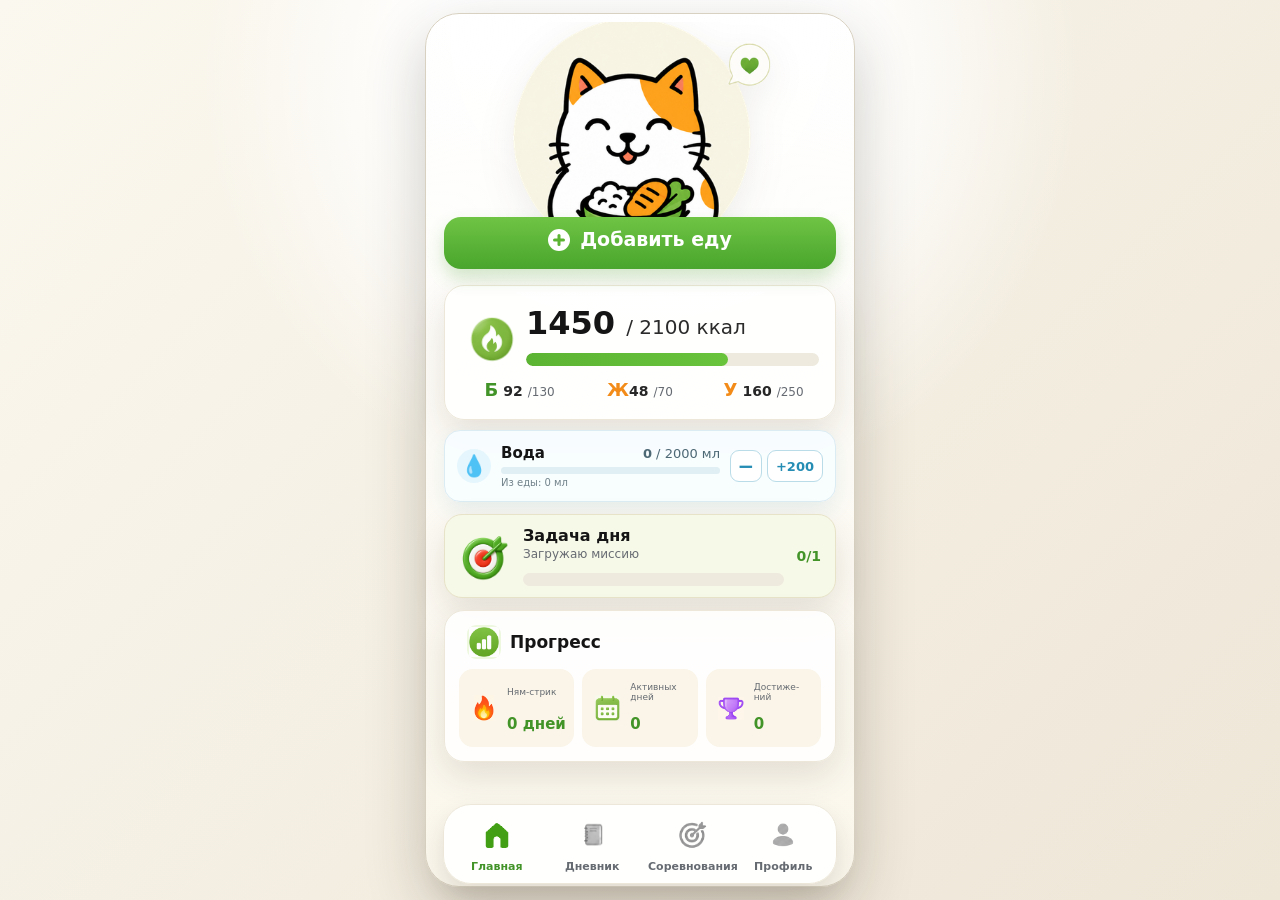
==== public/index.html @ 5e2c697d "Align missions hero below tabs" ====
<!doctype html>
<html lang="ru">
  <head>
    <meta charset="UTF-8" />
    <meta name="viewport" content="width=device-width, initial-scale=1.0" />
    <title>Нямметр</title>
    <script src="https://telegram.org/js/telegram-web-app.js"></script>
    <link rel="preload" as="image" href="./assets/cat-food.png" />
    <link rel="stylesheet" href="./styles.css?v=nyam-125" />
  </head>
  <body>
    <main class="phone-shell" aria-label="Нямметр mini app">
      <section class="screen active" data-screen="home">
        <div class="cat-hero" style="height: 210px">
          <img
            class="hero-cat-art"
            src="./assets/cat-food.png"
            alt=""
            fetchpriority="high"
            decoding="async"
            style="transform: translateY(-30px)"
          />
        </div>

        <button
          class="primary-action"
          type="button"
          data-add-toggle
          aria-expanded="false"
          style="margin-top: -18px; margin-bottom: -4px; position: relative; top: -4px; z-index: 4"
        >
          <span class="action-plus" aria-hidden="true">+</span>
          <span class="action-label">Добавить еду</span>
        </button>

        <div class="add-food-menu" data-add-menu>
          <div class="personal-foods" data-personal-foods hidden>
            <span class="personal-foods-title">Часто добавляешь</span>
            <div class="personal-food-list" data-personal-food-list></div>
          </div>
          <button type="button" data-add-text><span>✎</span>Текстом</button>
          <button type="button" data-add-photo><span>📷</span>Фото еды</button>
        </div>

        <article class="calorie-card">
          <div class="card-top">
            <div class="round-icon fire"><img src="./assets/fire-icon.png" alt="" /></div>
            <div>
              <strong><span data-calories>1450</span> <em data-calorie-goal-label>/ 2100 ккал</em></strong>
              <div class="progress-line"><span style="width: 69%"></span></div>
            </div>
          </div>
          <div class="macro-grid">
            <span><b>Б</b><span class="macro-current">92</span><small>/130</small></span>
            <span><b>Ж</b><span class="macro-current">48</span><small>/70</small></span>
            <span><b>У</b><span class="macro-current">160</span><small>/250</small></span>
          </div>
        </article>

        <article class="water-strip" aria-label="Водный баланс">
          <span class="water-drop" aria-hidden="true">💧</span>
          <div class="water-content">
            <div class="water-heading">
              <strong>Вода</strong>
              <span><b data-water-total>0</b> / <span data-water-target>2000</span> мл</span>
            </div>
            <div class="water-progress"><span data-water-progress style="width: 0%"></span></div>
            <small>Из еды: <span data-water-food>0</span> мл</small>
          </div>
          <div class="water-actions">
            <button type="button" data-water-remove aria-label="Убрать последнюю порцию воды" title="Убрать последнюю порцию">−</button>
            <button type="button" data-water-add aria-label="Добавить 200 миллилитров воды">+200</button>
          </div>
        </article>

        <article class="mission-card home-mission-card" data-mission-card role="button" tabindex="0" aria-expanded="false">
          <span class="mission-icon"><img loading="lazy" src="./assets/mission-target.png" alt="" /></span>
          <div>
            <strong>Задача дня</strong>
            <small data-mission-title>Загружаю миссию</small>
            <p data-mission-description hidden>Нажми, чтобы посмотреть подробности миссии.</p>
            <div class="progress-line"><span data-mission-progress-bar style="width: 0%"></span></div>
          </div>
          <b data-mission-progress-value>0/1</b>
        </article>

        <article class="profile-panel home-progress-panel">
          <h2><span><img src="./assets/profile-progress-trim.png" alt="" /></span>Прогресс</h2>
          <div class="profile-stats">
            <span><b><img src="./assets/profile-streak-symbol.png" alt="" /></b><small>Ням-стрик</small><strong><span data-current-streak>0</span> дней</strong></span>
            <span><b><img src="./assets/profile-active-days-symbol.png" alt="" /></b><small>Активных дней</small><strong data-active-days>0</strong></span>
            <span><b><img src="./assets/profile-achievements-symbol.png" alt="" /></b><small>Достиже-<br>ний</small><strong data-achievements-count>0</strong></span>
          </div>
        </article>

      </section>

      <section class="screen" data-screen="diary">
        <div class="day-switch">
          <button class="day-arrow" type="button" data-date-prev aria-label="Предыдущий день">‹</button>
          <button class="date-label" type="button" data-date-label aria-label="Открыть календарь">Сегодня</button>
          <button class="day-arrow" type="button" data-date-next aria-label="Следующий день">›</button>
          <input class="date-picker" type="date" data-date-picker aria-label="Выбрать дату" />
          <div class="mini-calendar" data-calendar hidden></div>
          <img loading="lazy" class="peek-art" src="./assets/cat-peek.png" alt="" />
        </div>

        <article class="calorie-card diary-summary">
          <small>Калории</small>
          <strong><span data-calories>1450</span> <em data-calorie-goal-label>/ 2100 ккал</em></strong>
          <div class="progress-line"><span style="width: 69%"></span></div>
          <div class="macro-grid boxed">
            <span><b>Б</b><span class="macro-current">92</span><small>/130</small><small class="macro-percent">71%</small></span>
            <span><b>Ж</b><span class="macro-current">48</span><small>/70</small><small class="macro-percent">69%</small></span>
            <span><b>У</b><span class="macro-current">160</span><small>/250</small><small class="macro-percent">64%</small></span>
          </div>
        </article>

        <h2>Приемы пищи</h2>
        <div class="diary-add-food">
          <small data-diary-add-label>Добавить еду за сегодня</small>
          <div>
            <button type="button" data-diary-add-text>✎ Текстом</button>
            <button type="button" data-diary-add-photo>📷 Фото еды</button>
          </div>
        </div>

        <div class="meal-list">
          <article class="meal-card open">
            <button type="button" class="meal-toggle" aria-expanded="true">
              <span class="meal-emoji"><img loading="lazy" src="./assets/meal-snack.png" alt="" /></span>
              <span><b>&#1047;&#1072;&#1075;&#1088;&#1091;&#1078;&#1072;&#1102; &#1076;&#1072;&#1085;&#1085;&#1099;&#1077;</b><small>&#1057;&#1080;&#1085;&#1093;&#1088;&#1086;&#1085;&#1080;&#1079;&#1080;&#1088;&#1091;&#1102;&#1089;&#1100; &#1089; &#1076;&#1085;&#1077;&#1074;&#1085;&#1080;&#1082;&#1086;&#1084; &#1053;&#1103;&#1084;&#1084;&#1077;&#1090;&#1088;&#1072;</small></span>
              <strong>0 &#1082;&#1082;&#1072;&#1083;</strong>
            </button>
          </article>
        </div>

        <aside class="tip-card wide diary-insight" data-diary-insight role="button" tabindex="0" aria-expanded="false" aria-label="Открыть персональную рекомендацию">
          <img loading="lazy" class="tip-paw" src="./assets/paw.png" alt="" />
          <div aria-live="polite">
            <strong data-diary-insight-title>Собираю итог дня</strong>
            <small data-diary-insight-text>Посмотрю записи и сравню их с твоими целями.</small>
            <small class="diary-insight-advice" data-diary-insight-advice hidden>Здесь появится одна рекомендация на день.</small>
          </div>
          <img loading="lazy" class="tip-cat" src="./assets/cat-peek.png" alt="" />
        </aside>
      </section>

      <section class="screen" data-screen="missions">
        <div class="missions-view-switch" aria-label="Раздел соревнований">
          <button class="active" type="button" data-missions-view="league">Лига недели</button>
          <button type="button" data-missions-view="daily">Миссии</button>
        </div>
        <article class="competition-hero" data-competition-hero>
          <div class="competition-trophy"><img loading="lazy" src="./assets/cat-medal-large.png" alt="Котик Нямметра" /></div>
          <div>
            <small data-competition-tier>Бронзовая лига</small>
            <h2>Лига недели</h2>
            <p data-competition-time>Собираем участников</p>
          </div>
          <div class="competition-personal-score">
            <span>Твоё место</span>
            <strong data-competition-rank>—</strong>
            <small><b data-competition-score>0</b> очков</small>
          </div>
        </article>

        <article class="competition-goal-cta" data-competition-goal-cta hidden>
          <span aria-hidden="true">🎯</span>
          <div>
            <strong>Настрой цель, чтобы участвовать</strong>
            <small>Нямметр подберёт твою норму и добавит в Лигу недели.</small>
          </div>
          <button type="button" data-competition-goal>Настроить</button>
        </article>

        <article class="competition-today-card" data-competition-today>
          <div class="competition-section-heading">
            <div><span aria-hidden="true">⚡</span><strong>Сегодня можно заработать</strong></div>
            <b><span data-competition-today-score>0</span>/140</b>
          </div>
          <div class="competition-tasks">
            <span data-competition-task="food" data-competition-task-help="Добавь хотя бы одну запись еды: текстом, фото или быстрым вводом." role="button" tabindex="0" aria-expanded="false"><b>Питание записано</b><small>⏳ +50</small><em hidden></em></span>
            <span data-competition-task="calories" data-competition-task-help="За день нужно попасть в 90-110% твоей нормы калорий." role="button" tabindex="0" aria-expanded="false"><b>Калории в диапазоне</b><small>⏳ +50</small><em hidden></em></span>
            <span data-competition-task="water" data-competition-task-help="Учитывается вода из еды и отмеченная вода за день. Нужна твоя дневная норма." role="button" tabindex="0" aria-expanded="false"><b>Норма воды</b><small>⏳ +20</small><em hidden></em></span>
            <span data-competition-task="perfect" data-competition-task-help="Закрой питание, калории в диапазоне и норму воды в один день." role="button" tabindex="0" aria-expanded="false"><b>Полный день</b><small>⏳ +20</small><em hidden></em></span>
          </div>
          <small class="competition-streak-bonus" data-competition-streak-bonus hidden></small>
        </article>

        <section class="competition-leaderboard" data-competition-leaderboard>
          <div class="competition-section-heading">
            <h2>Таблица лидеров</h2>
            <small data-competition-participants-count>0 участников</small>
          </div>
          <div data-competition-participants></div>
        </section>

        <article class="competition-last-result" data-competition-last-result hidden></article>

        <button class="primary-action lower" type="button" data-add-from-missions>
          <span class="action-plus" aria-hidden="true">+</span>
          <span class="action-label">Записать еду</span>
        </button>
      </section>

      <section class="screen" data-screen="legacy-missions">
        <div class="missions-view-switch" aria-label="Раздел соревнований">
          <button type="button" data-missions-view="league">Лига недели</button>
          <button class="active" type="button" data-missions-view="daily">Миссии</button>
        </div>
        <div class="party missions-hero">
          <span>✦</span><span>✶</span><span>✦</span><span>✶</span>
          <img loading="lazy" class="mission-cat-art" src="./assets/cat-medal-large.png?v=2" alt="" />
        </div>

        <article class="streak-card">
          <span class="streak-main">🔥 <strong>Ням-стрик:</strong> <b><span data-current-streak>0</span> дней</b></span>
          <small class="streak-freeze-indicator" data-streak-freeze-indicator hidden></small>
        </article>

        <article class="streak-rescue-card" data-streak-rescue hidden>
          <span class="streak-rescue-icon" aria-hidden="true">❄️</span>
          <div>
            <strong data-streak-rescue-title>Стрик под угрозой</strong>
            <small data-streak-rescue-description>Сегодня пока нет записей еды.</small>
            <div class="streak-rescue-actions" data-streak-rescue-actions>
              <button type="button" data-streak-add>🍽 Добавить еду</button>
              <button type="button" class="freeze-action" data-streak-freeze>❄️ Заморозить</button>
            </div>
          </div>
        </article>

        <article class="mission-card" data-mission-card role="button" tabindex="0" aria-expanded="false">
          <span class="mission-icon"><img loading="lazy" src="./assets/mission-target.png" alt="" /></span>
          <div>
            <strong>Миссия дня:</strong>
            <small data-mission-title>Загружаю миссию</small>
            <p data-mission-description hidden>Нажми, чтобы посмотреть подробности миссии.</p>
            <div class="progress-line"><span data-mission-progress-bar style="width: 0%"></span></div>
          </div>
          <b data-mission-progress-value>0/1</b>
        </article>

        <article class="mission-card referral-card" data-referral-card data-referral-share role="button" tabindex="0" aria-label="Пригласить друзей">
          <span class="mission-icon referral-icon"><img loading="lazy" src="./assets/achievement-referral-one-friend-mascot.png" alt="" /></span>
          <div>
            <strong>Пригласить друзей</strong>
            <small><span data-referral-count>0</span> из 10 уже с Нямметром</small>
            <div class="progress-line"><span data-referral-progress-bar style="width: 0%"></span></div>
          </div>
          <b data-referral-progress-value>0/10</b>
        </article>

        <div class="achievements-title">
          <h2>Достижения</h2>
          <small data-achievements-summary>Собрано 0 из 17</small>
        </div>
        <div class="achievement-pager" aria-label="Листать достижения">
          <button type="button" data-achievements-prev aria-label="Предыдущие достижения">‹</button>
          <span data-achievements-page>1/4</span>
          <button type="button" data-achievements-next aria-label="Следующие достижения">›</button>
        </div>
        <div class="badges">
          <span data-achievement-key="first_nyam"><b><img loading="lazy" src="./assets/achievement-01-trim.png" alt="" /></b><small>Первый ням</small></span>
          <span data-achievement-key="in_rhythm"><b><img loading="lazy" src="./assets/achievement-02-trim.png" alt="" /></b><small>Вошел в ритм</small></span>
          <span data-achievement-key="full_day"><b><img loading="lazy" src="./assets/achievement-03-trim.png" alt="" /></b><small>Полный день</small></span>
          <span data-achievement-key="target_day"><b><img loading="lazy" src="./assets/achievement-04-trim.png" alt="" /></b><small>День в цель</small></span>
          <span data-achievement-key="five_entries"><b><img loading="lazy" src="./assets/achievement-five-entries.png" alt="" /></b><small>5 записей</small></span>
          <span data-achievement-key="five_day_streak"><b><img loading="lazy" src="./assets/achievement-06-trim.png" alt="" /></b><small>5 дней</small></span>
          <span data-achievement-key="photo_lunch"><b><img loading="lazy" src="./assets/achievement-07-trim.png" alt="" /></b><small>Фото-обед</small></span>
          <span data-achievement-key="ten_entries"><b><img loading="lazy" src="./assets/achievement-ten-entries.png" alt="" /></b><small>10 записей</small></span>
          <span data-achievement-key="planner"><b><img loading="lazy" src="./assets/achievement-09-trim.png" alt="" /></b><small>Собранный день</small></span>
          <span data-achievement-key="sweet_control"><b><img loading="lazy" src="./assets/achievement-balance-day.png" alt="" /></b><small>Баланс дня</small></span>
          <span data-achievement-key="breakfast"><b><img loading="lazy" src="./assets/achievement-11-trim.png" alt="" /></b><small>Завтрак</small></span>
          <span data-achievement-key="no_sweets_day"><b><img loading="lazy" src="./assets/achievement-no-sweets.png" alt="" /></b><small>Без сладкого</small></span>
          <span data-achievement-key="vegetable_day"><b><img loading="lazy" src="./assets/achievement-vegetable-day.png" alt="" /></b><small>Овощной день</small></span>
          <span data-achievement-key="secret"><b><img loading="lazy" src="./assets/achievement-12-trim.png" alt="" /></b><small>Секрет</small></span>
          <span data-achievement-key="referral_one"><b><img loading="lazy" src="./assets/achievement-referral-one-friend-mascot.png" alt="" /></b><small>Позвал к столу</small></span>
          <span data-achievement-key="referral_five"><b><img loading="lazy" src="./assets/achievement-referral-five-friends-mascot.png" alt="" /></b><small>Ням-компания</small></span>
          <span data-achievement-key="referral_ten"><b><img loading="lazy" src="./assets/achievement-referral-ten-friends-mascot.png" alt="" /></b><small>Большой стол</small></span>
        </div>

        <button class="primary-action lower" type="button" data-add-from-missions>
          <span class="action-plus" aria-hidden="true">+</span>
          <span class="action-label">Записать еду</span>
        </button>
      </section>

      <section class="screen" data-screen="profile">
        <article class="profile-hero">
          <div class="avatar"><img loading="lazy" src="./assets/profile-avatar.png" alt="" /></div>
          <div>
            <h2 data-profile-name>Алексей</h2>
            <p>Цель: <b data-profile-goal-label>поддерживать форму</b></p>
          </div>
          <img loading="lazy" class="profile-cat-art" src="./assets/cat-peek.png" alt="" />
          <span class="profile-heart">♥</span>
        </article>

        <div class="profile-menu" aria-label="Настройки профиля">
          <button type="button" class="profile-menu-button" data-profile-popup-open="goals">
            <span><img loading="lazy" src="./assets/profile-goals-symbol.png" alt="" /></span>
            <span><strong>Мои цели</strong><small>Калории, белок и вода</small></span>
            <b aria-hidden="true">›</b>
          </button>
          <button type="button" class="profile-menu-button" data-profile-popup-open="data">
            <span><img loading="lazy" src="./assets/profile-data-trim.png" alt="" /></span>
            <span><strong>Мои данные</strong><small>Вес, рост, активность и цель</small></span>
            <b aria-hidden="true">›</b>
          </button>
          <button type="button" class="profile-menu-button" data-profile-popup-open="reminders">
            <span><img loading="lazy" src="./assets/profile-reminder-trim.png" alt="" /></span>
            <span><strong>Напоминания</strong><small data-reminder-menu-summary>Еда и вода</small></span>
            <b aria-hidden="true">›</b>
          </button>
          <a class="profile-menu-button community-button" href="https://t.me/nyammetr_group" target="_blank" rel="noopener noreferrer" data-community-link>
            <span><img loading="lazy" src="./assets/tab-profile.png" alt="" /></span>
            <span><strong>Сообщество</strong><small>Группа Нямметра</small></span>
            <b aria-hidden="true">›</b>
          </a>
          <button type="button" class="profile-menu-button web-logout-button" data-web-logout hidden>
            <span class="web-logout-icon" aria-hidden="true">↪</span>
            <span><strong>Выйти</strong><small>Из веб-версии Нямметра</small></span>
            <b aria-hidden="true">›</b>
          </button>
        </div>
      </section>

      <nav class="tabbar" aria-label="Разделы">
        <button class="active" type="button" data-tab="home"><img class="tab-icon" src="./assets/tab-home.png" alt="" />Главная</button>
        <button type="button" data-tab="diary"><img class="tab-icon" src="./assets/tab-diary.png" alt="" />Дневник</button>
        <button type="button" data-tab="missions"><img class="tab-icon" src="./assets/tab-missions.png" alt="" />Соревнования</button>
        <button type="button" data-tab="profile"><img class="tab-icon" src="./assets/tab-profile.png" alt="" />Профиль</button>
      </nav>
    </main>

    <div class="web-auth-modal" data-web-auth hidden>
      <section class="web-auth-sheet" role="dialog" aria-modal="true" aria-labelledby="web-auth-title">
        <img src="./assets/cat-food.png" alt="" />
        <div>
          <small>Нямметр в браузере</small>
          <h1 id="web-auth-title">Войди удобным способом</h1>
          <p>Твой дневник, цели и прогресс сохранятся в одном месте.</p>
        </div>
        <div class="web-auth-providers" data-auth-providers>
          <div class="telegram-login-slot" data-telegram-login-slot></div>
          <a class="vk-login-button" data-vk-login href="/web/auth/vk/start" hidden>
            Войти через VK
          </a>
        </div>
        <div class="web-auth-divider" data-auth-divider aria-hidden="true"><span>или</span></div>
        <form class="email-auth-form" data-email-auth-form>
          <label><span>Email</span><input type="email" name="email" autocomplete="email" placeholder="name@example.com" required /></label>
          <label><span>Пароль</span><input type="password" name="password" autocomplete="current-password" placeholder="Минимум 8 символов" minlength="8" maxlength="128" required /></label>
          <button class="email-forgot-button" type="button" data-password-reset-open>Забыли пароль?</button>
          <div class="email-auth-actions">
            <button type="submit" data-email-auth-action="login">Войти</button>
            <button type="submit" data-email-auth-action="register">Создать аккаунт</button>
          </div>
          <small data-email-auth-status></small>
        </form>
        <form class="email-auth-form password-reset-form" data-password-reset-request-form hidden>
          <label><span>Email</span><input type="email" name="email" autocomplete="email" placeholder="name@example.com" required /></label>
          <button class="email-primary-button" type="submit">Отправить ссылку</button>
          <button class="email-back-button" type="button" data-password-reset-back>Вернуться ко входу</button>
          <small data-password-reset-request-status></small>
        </form>
        <form class="email-auth-form password-reset-form" data-password-reset-confirm-form hidden>
          <label><span>Новый пароль</span><input type="password" name="password" autocomplete="new-password" placeholder="Минимум 8 символов" minlength="8" maxlength="128" required /></label>
          <label><span>Повтори пароль</span><input type="password" name="password_confirm" autocomplete="new-password" placeholder="Еще раз" minlength="8" maxlength="128" required /></label>
          <button class="email-primary-button" type="submit">Сохранить новый пароль</button>
          <small data-password-reset-confirm-status></small>
        </form>
        <small class="web-auth-note" data-web-auth-note>Используем данные только для безопасного входа.</small>
        <a class="web-auth-privacy" href="/privacy" target="_blank" rel="noopener noreferrer">Политика обработки персональных данных</a>
      </section>
    </div>

    <div class="profile-popup" data-profile-popup="goals" hidden>
      <section class="profile-popup-sheet" role="dialog" aria-modal="true" aria-labelledby="profile-goals-title">
        <header><h2 id="profile-goals-title">Мои цели</h2><button type="button" data-profile-popup-close aria-label="Закрыть">×</button></header>
        <article class="profile-panel profile-popup-panel">
          <button type="button" class="goal-row"><span><img loading="lazy" src="./assets/profile-calorie-goal-trim.png" alt="" /></span>Дневная норма<strong data-goal-calories>2100 ккал</strong></button>
          <button type="button" class="goal-row"><span><img loading="lazy" src="./assets/profile-protein-goal-trim.png" alt="" /></span>Белок<strong data-goal-protein>130 г</strong></button>
          <button type="button" class="goal-row"><span><i class="profile-water-symbol" aria-hidden="true"></i></span>Вода<strong data-goal-water>2000 мл</strong></button>
        </article>
      </section>
    </div>

    <div class="profile-popup" data-profile-popup="data" hidden>
      <section class="profile-popup-sheet" role="dialog" aria-modal="true" aria-labelledby="profile-data-title">
        <header><h2 id="profile-data-title">Мои данные</h2><button type="button" data-profile-popup-close aria-label="Закрыть">×</button></header>
        <article class="profile-panel profile-popup-panel">
          <div class="profile-field"><span><img loading="lazy" src="./assets/profile-weight-trim.png" alt="" /></span><label for="profile-weight">Вес</label><div><input id="profile-weight" type="number" min="35" max="250" value="82" data-profile-weight /> кг</div></div>
          <div class="profile-field"><span><img loading="lazy" src="./assets/profile-height-trim.png" alt="" /></span><label for="profile-height">Рост</label><div><input id="profile-height" type="number" min="120" max="230" value="182" data-profile-height /> см</div></div>
          <div class="profile-field"><span><img loading="lazy" src="./assets/profile-activity-trim.png" alt="" /></span><label for="profile-activity">Активность</label><div><select id="profile-activity" data-profile-activity><option value="low">Низкая</option><option value="medium" selected>Средняя</option><option value="high">Высокая</option></select></div></div>
          <div class="profile-field"><span><img loading="lazy" src="./assets/profile-goals-symbol.png" alt="" /></span><label for="profile-goal">Цель</label><div><select id="profile-goal" data-profile-goal><option value="lose">Снизить вес</option><option value="support" selected>Поддерживать форму</option><option value="gain">Набрать массу</option></select></div></div>
        </article>
      </section>
    </div>

    <div class="profile-popup" data-profile-popup="reminders" hidden>
      <section class="profile-popup-sheet" role="dialog" aria-modal="true" aria-labelledby="profile-reminders-title">
        <header><h2 id="profile-reminders-title">Напоминания</h2><button type="button" data-profile-popup-close aria-label="Закрыть">×</button></header>
        <article class="profile-panel profile-popup-panel reminder-panel">
          <div class="reminder-row">
            <span data-reminder-label>Ежедневно в 9:00 МСК</span>
            <label class="switch">
              <input type="checkbox" checked data-reminder-enabled />
              <span></span>
            </label>
          </div>
          <label class="reminder-time-row">Время по МСК
            <input type="time" value="09:00" data-reminder-time />
          </label>
          <div class="reminder-row water-reminder-row">
            <span class="water-reminder-copy">
              <b>Напоминания о воде</b>
              <small data-water-reminder-label>Выключены</small>
              <small>До 2 раз в день, только если отстаёшь от цели</small>
            </span>
            <label class="switch">
              <input type="checkbox" data-water-reminder-enabled />
              <span></span>
            </label>
          </div>
        </article>
      </section>
    </div>

    <div class="onboarding-modal" data-onboarding hidden>
      <form class="onboarding-sheet" data-onboarding-form>
        <div>
          <strong>Настроим Нямметр</strong>
          <small>Это нужно, чтобы правильно считать цели.</small>
        </div>
        <label>Имя<input type="text" placeholder="Как тебя зовут?" autocomplete="name" data-onboarding-name /></label>
        <label>Пол<select data-onboarding-sex><option value="" selected disabled>Выбери пол</option><option value="male">Мужской</option><option value="female">Женский</option></select></label>
        <div class="onboarding-grid">
          <label>Вес, кг<input type="number" min="35" max="250" placeholder="Например, 70" inputmode="decimal" data-onboarding-weight /></label>
          <label>Рост, см<input type="number" min="120" max="230" placeholder="Например, 175" inputmode="numeric" data-onboarding-height /></label>
        </div>
        <label>Активность<select data-onboarding-activity><option value="" selected disabled>Выбери активность</option><option value="low">Низкая</option><option value="medium">Средняя</option><option value="high">Высокая</option></select></label>
        <label>Цель<select data-onboarding-goal><option value="" selected disabled>Выбери цель</option><option value="support">Поддерживать форму</option><option value="lose">Снизить вес</option><option value="gain">Набрать массу</option></select></label>
        <button type="submit">Начать</button>
      </form>
    </div>

    <div class="onboarding-modal food-modal" data-food-modal hidden>
      <form class="onboarding-sheet food-sheet" data-food-text-form>
        <div>
          <strong data-food-modal-title>Добавить еду</strong>
          <small data-food-modal-help>Напиши, что съел, а Нямметр примерно посчитает калории и БЖУ.</small>
        </div>
        <label><span data-food-input-label>Что было на тарелке?</span>
          <textarea data-food-text-input rows="4" placeholder="Например: творог с йогуртом и протеином"></textarea>
        </label>
        <div class="food-sheet-actions">
          <button type="button" class="secondary" data-food-cancel>Отмена</button>
          <button type="submit" data-food-submit>Записать</button>
        </div>
      </form>
    </div>

    <input class="visually-hidden-file" type="file" accept="image/*" data-food-photo-input />

    <div class="period-report-modal" data-period-report-modal hidden>
      <section class="period-report-sheet" role="dialog" aria-modal="true" aria-labelledby="period-report-title">
        <header>
          <div>
            <small>Твой прогресс</small>
            <strong id="period-report-title" data-period-report-title>Отчёт за период</strong>
          </div>
          <button type="button" data-period-report-close aria-label="Закрыть отчёт">×</button>
        </header>
        <div class="period-report-days" data-period-report-days></div>
        <div class="period-report-grid">
          <span><small>Активных дней</small><strong data-report-active-days>0</strong></span>
          <span><small>Записей еды</small><strong data-report-entries>0</strong></span>
          <span><small>В среднем</small><strong data-report-average>0 ккал</strong></span>
          <span><small>Полных дней</small><strong data-report-full-days>0</strong></span>
        </div>
        <p class="period-report-detail" data-report-target-days hidden></p>
        <p class="period-report-detail" data-report-top-food hidden></p>
        <p class="period-report-empty" data-report-empty hidden>За этот период записей пока нет.</p>
      </section>
    </div>

    <div class="toast" role="status" aria-live="polite"></div>
    <script>
const tabs = document.querySelectorAll("[data-tab]");
const screens = document.querySelectorAll("[data-screen]");
const toast = document.querySelector(".toast");
const addToggle = document.querySelector("[data-add-toggle]");
const addMenu = document.querySelector("[data-add-menu]");
const personalFoods = document.querySelector("[data-personal-foods]");
const personalFoodList = document.querySelector("[data-personal-food-list]");
const dateLabel = document.querySelector("[data-date-label]");
const datePicker = document.querySelector("[data-date-picker]");
const dateCalendar = document.querySelector("[data-calendar]");
const datePrev = document.querySelector("[data-date-prev]");
const dateNext = document.querySelector("[data-date-next]");
const diaryInsight = document.querySelector("[data-diary-insight]");
const diaryInsightTitle = document.querySelector("[data-diary-insight-title]");
const diaryInsightText = document.querySelector("[data-diary-insight-text]");
const diaryInsightAdvice = document.querySelector("[data-diary-insight-advice]");
const periodReportModal = document.querySelector("[data-period-report-modal]");
const periodReportTitle = document.querySelector("[data-period-report-title]");
const periodReportDays = document.querySelector("[data-period-report-days]");
const profileName = document.querySelector("[data-profile-name]");
const profileGoalLabel = document.querySelector("[data-profile-goal-label]");
const profileWeight = document.querySelector("[data-profile-weight]");
const profileHeight = document.querySelector("[data-profile-height]");
const profileActivity = document.querySelector("[data-profile-activity]");
const profileGoalSelect = document.querySelector("[data-profile-goal]");
const goalCalories = document.querySelector("[data-goal-calories]");
const goalProtein = document.querySelector("[data-goal-protein]");
const goalWater = document.querySelector("[data-goal-water]");
const waterAdd = document.querySelector("[data-water-add]");
const waterRemove = document.querySelector("[data-water-remove]");
const onboarding = document.querySelector("[data-onboarding]");
const onboardingForm = document.querySelector("[data-onboarding-form]");
const onboardingName = document.querySelector("[data-onboarding-name]");
const onboardingSex = document.querySelector("[data-onboarding-sex]");
const onboardingWeight = document.querySelector("[data-onboarding-weight]");
const onboardingHeight = document.querySelector("[data-onboarding-height]");
const onboardingActivity = document.querySelector("[data-onboarding-activity]");
const onboardingGoal = document.querySelector("[data-onboarding-goal]");
const foodModal = document.querySelector("[data-food-modal]");
const foodTextForm = document.querySelector("[data-food-text-form]");
const foodTextInput = document.querySelector("[data-food-text-input]");
const foodPhotoInput = document.querySelector("[data-food-photo-input]");
const foodSubmit = document.querySelector("[data-food-submit]");
const foodModalTitle = document.querySelector("[data-food-modal-title]");
const foodModalHelp = document.querySelector("[data-food-modal-help]");
const foodInputLabel = document.querySelector("[data-food-input-label]");
const diaryAddLabel = document.querySelector("[data-diary-add-label]");
const diaryAddText = document.querySelector("[data-diary-add-text]");
const diaryAddPhoto = document.querySelector("[data-diary-add-photo]");
const diaryAddFood = document.querySelector(".diary-add-food");
const reminderEnabled = document.querySelector("[data-reminder-enabled]");
const reminderTime = document.querySelector("[data-reminder-time]");
const reminderLabel = document.querySelector("[data-reminder-label]");
const waterReminderEnabled = document.querySelector("[data-water-reminder-enabled]");
const waterReminderLabel = document.querySelector("[data-water-reminder-label]");
const webAuth = document.querySelector("[data-web-auth]");
const webAuthNote = document.querySelector("[data-web-auth-note]");
const telegramLoginSlot = document.querySelector("[data-telegram-login-slot]");
const vkLogin = document.querySelector("[data-vk-login]");
const authProviders = document.querySelector("[data-auth-providers]");
const authDivider = document.querySelector("[data-auth-divider]");
const emailAuthForm = document.querySelector("[data-email-auth-form]");
const emailAuthStatus = document.querySelector("[data-email-auth-status]");
const passwordResetOpen = document.querySelector("[data-password-reset-open]");
const passwordResetBack = document.querySelector("[data-password-reset-back]");
const passwordResetRequestForm = document.querySelector("[data-password-reset-request-form]");
const passwordResetRequestStatus = document.querySelector("[data-password-reset-request-status]");
const passwordResetConfirmForm = document.querySelector("[data-password-reset-confirm-form]");
const passwordResetConfirmStatus = document.querySelector("[data-password-reset-confirm-status]");
const webAuthTitle = document.querySelector("#web-auth-title");
const webAuthDescription = webAuthTitle?.parentElement?.querySelector("p");
const webLogout = document.querySelector("[data-web-logout]");
const reminderMenuSummary = document.querySelector("[data-reminder-menu-summary]");
const profilePopupTriggers = document.querySelectorAll("[data-profile-popup-open]");
const profilePopups = document.querySelectorAll("[data-profile-popup]");
const communityLink = document.querySelector("[data-community-link]");
const referralShareButtons = document.querySelectorAll("[data-referral-share]");
const streakFreezeIndicator = document.querySelector("[data-streak-freeze-indicator]");
const streakRescue = document.querySelector("[data-streak-rescue]");
const streakRescueTitle = document.querySelector("[data-streak-rescue-title]");
const streakRescueDescription = document.querySelector("[data-streak-rescue-description]");
const streakRescueActions = document.querySelector("[data-streak-rescue-actions]");
const streakAdd = document.querySelector("[data-streak-add]");
const streakFreeze = document.querySelector("[data-streak-freeze]");
let calorieGoal = 2100;
let profileGoal = "support";
let profileSex = "male";
const telegramBotUsername = "__BOT_USERNAME__";
const vkidEnabled = __VKID_ENABLED__;
const isWebVersion = /^\/web(?:\/|$)/.test(window.location.pathname);
let telegramLoginMounted = false;
const profileStoreKey = "nyammetr-profile";
let hasLocalProfile = false;
let referralInviteUrl = "";
let referralShareUrl = "";

const text = {
  today: "\u0421\u0435\u0433\u043e\u0434\u043d\u044f",
  yesterday: "\u0412\u0447\u0435\u0440\u0430",
  tomorrow: "\u0417\u0430\u0432\u0442\u0440\u0430",
  gram: "\u0433",
  kcal: "\u043a\u043a\u0430\u043b",
  textNext: "Напиши еду текстом",
  photoNext: "Выбери фото еды",
  recognizing: "Считаю примерные калории...",
  added: "Записал в дневник",
  notFood: "Похоже, это не еда. Можно посмотреть инструкцию в боте.",
  updateSoon: "Следующее обновление скоро!",
  reminderSaved: "Напоминания сохранены",
  reminderSaveFailed: "Не смог сохранить напоминание",
  profileSaved: "Параметры и цели обновлены",
  profileSaveFailed: "Не смог сохранить параметры",
  waterReminderSaved: "Напоминания о воде сохранены",
  waterReminderSaveFailed: "Не смог сохранить напоминания о воде",
  waterAdded: "Добавил 200 мл 💧",
  waterRemoved: "Последнюю порцию убрал",
  waterSaveFailed: "Не смог сохранить воду",
  smaller: "\u041f\u043e\u0440\u0446\u0438\u044f \u0443\u043c\u0435\u043d\u044c\u0448\u0435\u043d\u0430",
  larger: "\u041f\u043e\u0440\u0446\u0438\u044f \u0443\u0432\u0435\u043b\u0438\u0447\u0435\u043d\u0430",
  editGrams: "\u0422\u0435\u043f\u0435\u0440\u044c \u0433\u0440\u0430\u043c\u043c\u044b \u0440\u0435\u0434\u0430\u043a\u0442\u0438\u0440\u0443\u044e\u0442\u0441\u044f \u0432 \u0441\u0442\u0440\u043e\u043a\u0430\u0445",
  save: "\u0421\u043e\u0445\u0440\u0430\u043d\u0438\u0442\u044c",
  saved: "\u0413\u0440\u0430\u043c\u043c\u044b \u0441\u043e\u0445\u0440\u0430\u043d\u0435\u043d\u044b",
  deleted: "\u0443\u0434\u0430\u043b\u0435\u043d",
  gramsLabel: "\u0413\u0440\u0430\u043c\u043c\u044b",
};

const goalLabels = {
  support: "\u043f\u043e\u0434\u0434\u0435\u0440\u0436\u0438\u0432\u0430\u0442\u044c \u0444\u043e\u0440\u043c\u0443",
  lose: "\u0441\u043d\u0438\u0437\u0438\u0442\u044c \u0432\u0435\u0441",
  gain: "\u043d\u0430\u0431\u0440\u0430\u0442\u044c \u043c\u0430\u0441\u0441\u0443",
};

const missionTitles = {
  photo_food: "Фото-старт",
  text_food: "Текстовый ням",
  full_day: "Полный день",
  calorie_range: "Попади в коридор",
  protein_day: "Белковый день",
  breakfast: "Запиши завтрак",
  evening_summary: "Закрой день",
  adjust_portion: "Уточни порцию",
  keep_streak: "Сохрани Ням-стрик",
};

const missionDescriptions = {
  photo_food: "Добавь хотя бы одну еду через фото. Можно сфотографировать тарелку или упаковку.",
  text_food: "Добавь хотя бы одну еду текстом. Например: творог, банан и кофе.",
  full_day: "Запиши 3 приема пищи за день. Подойдут завтрак, обед, ужин или перекусы.",
  calorie_range: "Попади в 90-110% от дневной нормы калорий. Норма берется из твоей цели.",
  protein_day: "Добери хотя бы 80% дневной цели по белку.",
  breakfast: "Добавь первую еду до 12:00 по московскому времени.",
  evening_summary: "Открой дневной итог после 18:00.",
  adjust_portion: "Поправь размер хотя бы одной порции: меньше, больше или граммы.",
  keep_streak: "Добавь хотя бы одну еду сегодня, чтобы сохранить Ням-стрик.",
};

const achievementKeys = [
  "first_nyam",
  "in_rhythm",
  "full_day",
  "target_day",
  "five_entries",
  "five_day_streak",
  "photo_lunch",
  "ten_entries",
  "planner",
  "sweet_control",
  "breakfast",
  "no_sweets_day",
  "vegetable_day",
  "secret",
  "referral_one",
  "referral_five",
  "referral_ten",
];

const achievementDetails = {
  first_nyam: {
    title: "Первый ням",
    description: "Первая запись еды в дневнике. С этого начинается твой учет.",
  },
  in_rhythm: {
    title: "Вошел в ритм",
    description: "Ням-стрик дошел до 3 дней подряд.",
  },
  full_day: {
    title: "Полный день",
    description: "За день добавлено 3 или больше записей еды.",
  },
  target_day: {
    title: "День в цель",
    description: "Калории за день попали в 90-110% от твоей дневной нормы.",
  },
  five_entries: {
    title: "5 записей",
    description: "В дневнике уже есть 5 записей еды.",
  },
  five_day_streak: {
    title: "5 дней",
    description: "Ням-стрик дошел до 5 активных дней подряд.",
  },
  photo_lunch: {
    title: "Фото-обед",
    description: "Ты впервые добавил еду через фото.",
  },
  ten_entries: {
    title: "10 записей",
    description: "В дневнике уже есть 10 записей еды.",
  },
  planner: {
    title: "Собранный день",
    description: "У тебя уже 5 активных дней с Нямметром.",
  },
  sweet_control: {
    title: "Баланс дня",
    description: "В дневнике уже есть 15 записей еды.",
  },
  breakfast: {
    title: "Завтрак",
    description: "Первая запись еды за день была добавлена до 12:00.",
  },
  no_sweets_day: {
    title: "День без сладкого",
    description: "За день добавлено минимум 3 приема пищи — и среди них не было сладкого.",
  },
  vegetable_day: {
    title: "Овощной день",
    description: "Овощи встретились минимум в двух приемах пищи за день.",
  },
  secret: {
    title: "Секрет",
    description: "Секретная ачивка откроется, когда в дневнике будет 50 записей еды.",
  },
  referral_one: {
    title: "Позвал к столу",
    description: "Первый друг начал пользоваться Нямметром по твоему приглашению.",
  },
  referral_five: {
    title: "Ням-компания",
    description: "Пять друзей начали пользоваться Нямметром по твоему приглашению.",
  },
  referral_ten: {
    title: "Большой стол",
    description: "Десять друзей присоединились к Нямметру по твоему приглашению.",
  },
};

let today = startOfDay(new Date());
const editableHistoryDays = 2;
let selectedDate = new Date(today);
let calendarViewDate = new Date(today);
let periodSelectionMode = false;
let periodStart = null;
let periodEnd = null;
let activeEntryDates = new Set();
let frozenStreakDates = new Set();
let unlockedAchievementKeys = new Set();
let achievementPage = 0;
const achievementsPerPage = 4;
let foodTargetDate = new Date(today);
let foodModalMode = "add";
let editingFoodEntryId = null;

function startOfDay(date) {
  return new Date(date.getFullYear(), date.getMonth(), date.getDate());
}

function refreshToday() {
  today = startOfDay(new Date());
}

function isDiaryDateEditable(date) {
  const earliestEditableDate = new Date(today);
  earliestEditableDate.setDate(earliestEditableDate.getDate() - editableHistoryDays);
  const normalizedDate = startOfDay(date);
  return normalizedDate >= earliestEditableDate && normalizedDate <= today;
}

function toInputDate(date) {
  const year = date.getFullYear();
  const month = String(date.getMonth() + 1).padStart(2, "0");
  const day = String(date.getDate()).padStart(2, "0");
  return `${year}-${month}-${day}`;
}

function fromInputDate(value) {
  const [year, month, day] = value.split("-").map(Number);
  return new Date(year, month - 1, day);
}

function formatDiaryDate(date) {
  const diffDays = Math.round((startOfDay(date) - today) / 86400000);

  if (diffDays === 0) return text.today;
  if (diffDays === -1) return text.yesterday;
  if (diffDays === 1) return text.tomorrow;

  return new Intl.DateTimeFormat("ru-RU", {
    day: "numeric",
    month: "short",
  }).format(date);
}

function formatFoodTargetDate(date) {
  if (toInputDate(date) === toInputDate(today)) return "сегодня";
  return new Intl.DateTimeFormat("ru-RU", {
    day: "numeric",
    month: "long",
  }).format(date);
}

function foodEntryWord(count) {
  const value = Math.abs(Number(count)) % 100;
  const last = value % 10;
  if (value > 10 && value < 20) return "записей";
  if (last === 1) return "запись";
  if (last >= 2 && last <= 4) return "записи";
  return "записей";
}

function setDiaryInsight(title, fact, advice) {
  if (!diaryInsightTitle || !diaryInsightText || !diaryInsightAdvice) return;
  diaryInsightTitle.textContent = title;
  diaryInsightText.textContent = fact;
  diaryInsightAdvice.textContent = advice;
  diaryInsightAdvice.hidden = true;
  diaryInsight?.setAttribute("aria-expanded", "false");
}

function updateDiaryInsight({ entries, calories, protein, targetCalories, targetProtein, water }) {
  const count = entries.length;
  const isPastDay = selectedDate < today;
  const isEvening = new Date().getHours() >= 20;
  const isFinalSummary = isPastDay || (toInputDate(selectedDate) === toInputDate(today) && isEvening);
  const calorieRatio = targetCalories > 0 ? calories / targetCalories : 0;
  const proteinRatio = targetProtein > 0 ? protein / targetProtein : 0;
  const remainingCalories = Math.max(0, Math.round(targetCalories - calories));
  const remainingProtein = Math.max(0, Math.round(targetProtein - protein));
  const calorieDelta = targetCalories > 0 ? Math.round(Math.abs(calories - targetCalories) / targetCalories * 100) : 0;
  const proteinFact = targetProtein > 0 ? ` Белок: ${protein} из ${targetProtein} г.` : "";
  const waterRatio = Number(water?.target_ml) > 0 ? Number(water?.total_ml || 0) / Number(water.target_ml) : 0;

  if (count === 0) {
    setDiaryInsight(
      isPastDay ? "За этот день записей нет" : "Итог дня появится здесь",
      isPastDay ? "Данных пока недостаточно для мини-отчёта." : "Добавь первую еду, и я начну собирать итог.",
      isPastDay ? "Если вспомнишь приём пищи, его ещё можно добавить в дневник." : "После нескольких записей я сравню день с твоими целями.",
    );
    return;
  }

  if (!targetCalories) {
    setDiaryInsight(
      `${count} ${foodEntryWord(count)} · ${calories} ккал`,
      `Белок: ${protein} г. Дневная цель пока не настроена.`,
      "Настрой цель, чтобы я сравнивал рацион с твоими личными ориентирами.",
    );
    return;
  }

  if (!isFinalSummary) {
    let advice = `До дневного ориентира осталось примерно ${remainingCalories} ккал.`;
    if (count < 3) {
      advice = `До полного дня осталось ${3 - count} ${foodEntryWord(3 - count)}.`;
    } else if (targetProtein && proteinRatio < 0.7) {
      advice = `По белку осталось примерно ${remainingProtein} г.`;
    } else if (calorieRatio > 1.1) {
      advice = "Основной дневной ориентир уже набран.";
    }
    setDiaryInsight(
      "День ещё собирается",
      `${count} ${foodEntryWord(count)} · ${calories} из ${targetCalories} ккал.${proteinFact}`,
      advice,
    );
    return;
  }

  if (count < 3) {
    setDiaryInsight(
      "Отчёт пока предварительный",
      `${count} ${foodEntryWord(count)} · ${calories} из ${targetCalories} ккал.${proteinFact}`,
      "Проверь, все ли приёмы пищи попали в дневник.",
    );
    return;
  }

  let title = "День близко к цели";
  let fact = `${calories} из ${targetCalories} ккал.${proteinFact}`;
  let advice = "Основные ориентиры дня выполнены.";

  if (calorieRatio < 0.7) {
    title = `В дневнике ${Math.round(calorieRatio * 100)}% нормы`;
    fact = `${calories} из ${targetCalories} ккал — на ${calorieDelta}% ниже ориентира.${proteinFact}`;
    advice = "Проверь, вся ли еда попала в дневник.";
  } else if (calorieRatio < 0.9) {
    title = "Сегодня ниже дневного ориентира";
    fact = `${calories} из ${targetCalories} ккал — на ${calorieDelta}% ниже.${proteinFact}`;
    advice = "Если дневник заполнен полностью, завтра можно добавить более сытный приём пищи.";
  } else if (calorieRatio > 1.25) {
    title = "Сегодня выше дневного ориентира";
    fact = `${calories} из ${targetCalories} ккал — на ${calorieDelta}% выше.${proteinFact}`;
    advice = "Завтра можно вернуться к привычному плану и обычным порциям.";
  } else if (calorieRatio > 1.1) {
    title = "Сегодня немного выше ориентира";
    fact = `${calories} из ${targetCalories} ккал — на ${calorieDelta}% выше.${proteinFact}`;
    advice = "Завтра можно немного уменьшить самую калорийную порцию.";
  } else if (targetProtein && proteinRatio < 0.7) {
    title = "По калориям день в цели";
    advice = `До белковой цели не хватило примерно ${remainingProtein} г.`;
  } else if (targetProtein && proteinRatio < 1) {
    title = "День близко к цели";
    advice = `Белковая цель почти выполнена: осталось около ${remainingProtein} г.`;
  } else if (targetProtein && proteinRatio > 1.5) {
    title = "По калориям день в цели";
    advice = "Белка уже достаточно — специально добирать его не нужно.";
  } else if (waterRatio > 0 && waterRatio < 0.5) {
    advice = `Воды отмечено ${Math.round(Number(water.total_ml || 0))} мл — проверь, всё ли записано.`;
  }

  setDiaryInsight(title, fact, advice);
}

function updateDiaryDate(date) {
  refreshToday();
  const normalizedDate = startOfDay(date);
  selectedDate = normalizedDate > today ? new Date(today) : normalizedDate;
  calendarViewDate = new Date(selectedDate);
  dateLabel.textContent = formatDiaryDate(selectedDate);
  datePicker.value = toInputDate(selectedDate);
  datePicker.max = toInputDate(today);
  dateNext.disabled = selectedDate >= today;
  if (diaryAddFood) {
    diaryAddFood.hidden = !isDiaryDateEditable(selectedDate);
  }
  if (diaryAddLabel) {
    diaryAddLabel.textContent = `Добавить еду за ${formatFoodTargetDate(selectedDate)}`;
  }
}

function shiftDiaryDate(days) {
  const nextDate = new Date(selectedDate);
  nextDate.setDate(nextDate.getDate() + days);
  updateDiaryDate(nextDate);
}

function streakFromActiveDates() {
  let cursor = startOfDay(today);
  let streak = 0;
  if (!activeEntryDates.has(toInputDate(cursor))) {
    cursor.setDate(cursor.getDate() - 1);
  }
  while (activeEntryDates.has(toInputDate(cursor))) {
    streak += 1;
    cursor.setDate(cursor.getDate() - 1);
  }
  return streak;
}

function renderCalendar() {
  if (!dateCalendar) return;
  const monthStart = new Date(calendarViewDate.getFullYear(), calendarViewDate.getMonth(), 1);
  const gridStart = new Date(monthStart);
  gridStart.setDate(monthStart.getDate() - ((monthStart.getDay() + 6) % 7));
  const monthLabel = new Intl.DateTimeFormat("ru-RU", { month: "long", year: "numeric" }).format(monthStart);
  const days = [];
  for (let index = 0; index < 42; index += 1) {
    const day = new Date(gridStart);
    day.setDate(gridStart.getDate() + index);
    const iso = toInputDate(day);
    const isFuture = day > today;
    const isInRange = periodStart && periodEnd && day >= periodStart && day <= periodEnd;
    const classes = [
      day.getMonth() === calendarViewDate.getMonth() ? "" : "muted",
      !periodSelectionMode && iso === toInputDate(selectedDate) ? "selected" : "",
      activeEntryDates.has(iso) ? "has-data" : "",
      frozenStreakDates.has(iso) ? "has-freeze" : "",
      periodStart && iso === toInputDate(periodStart) ? "range-start" : "",
      periodEnd && iso === toInputDate(periodEnd) ? "range-end" : "",
      isInRange ? "in-range" : "",
    ].filter(Boolean).join(" ");
    days.push(`<button type="button" class="${classes}" data-calendar-day="${iso}" ${isFuture ? "disabled" : ""}>${day.getDate()}</button>`);
  }
  dateCalendar.innerHTML = `
    <div class="calendar-head">
      <button type="button" data-calendar-month="-1">‹</button>
      <strong>${monthLabel}</strong>
      <button type="button" data-calendar-month="1">›</button>
    </div>
    <div class="calendar-week"><span>Пн</span><span>Вт</span><span>Ср</span><span>Чт</span><span>Пт</span><span>Сб</span><span>Вс</span></div>
    <div class="calendar-grid">${days.join("")}</div>
    <div class="calendar-period-actions">
      ${periodSelectionMode
        ? `<small>${periodStart ? (periodEnd ? "Период выбран" : "Теперь выбери последний день") : "Выбери первый день"}</small>
           <div><button type="button" class="calendar-cancel" data-period-cancel>Отмена</button><button type="button" data-period-show ${periodStart && periodEnd ? "" : "disabled"}>Показать отчёт</button></div>`
        : `<button type="button" data-period-start>Выбрать период</button>`}
    </div>
  `;
}

function resetPeriodSelection() {
  periodSelectionMode = false;
  periodStart = null;
  periodEnd = null;
}

function selectPeriodDay(date) {
  const day = startOfDay(date);
  if (day > today) {
    showToast("Будущие даты пока нельзя выбрать");
    return;
  }
  if (!periodStart || periodEnd) {
    periodStart = day;
    periodEnd = null;
    renderCalendar();
    return;
  }
  if (day < periodStart) {
    periodStart = day;
    renderCalendar();
    return;
  }
  const days = Math.round((day - periodStart) / 86400000) + 1;
  if (days > 7) {
    showToast("Можно выбрать не больше 7 дней");
    return;
  }
  if (days < 2) {
    showToast("Выбери минимум 2 дня");
    return;
  }
  periodEnd = day;
  renderCalendar();
}

function formatPeriodTitle(start, end) {
  const sameMonth = start.getMonth() === end.getMonth() && start.getFullYear() === end.getFullYear();
  const endLabel = new Intl.DateTimeFormat("ru-RU", { day: "numeric", month: "long" }).format(end);
  if (sameMonth) return `${start.getDate()}–${endLabel}`;
  const startLabel = new Intl.DateTimeFormat("ru-RU", { day: "numeric", month: "short" }).format(start);
  return `${startLabel} – ${endLabel}`;
}

async function showPeriodReport() {
  if (!periodStart || !periodEnd) return;
  const start = new Date(periodStart);
  const end = new Date(periodEnd);
  try {
    const data = await miniappRequest(`/api/miniapp/report?start=${toInputDate(start)}&end=${toInputDate(end)}`);
    const summary = data.summary || {};
    periodReportTitle.textContent = formatPeriodTitle(start, end);
    document.querySelector("[data-report-active-days]").textContent = `${summary.active_days || 0} из ${data.period.days}`;
    document.querySelector("[data-report-entries]").textContent = summary.entries || 0;
    document.querySelector("[data-report-average]").textContent = `${summary.average_calories || 0} ккал`;
    document.querySelector("[data-report-full-days]").textContent = summary.full_days || 0;
    const target = document.querySelector("[data-report-target-days]");
    target.hidden = summary.target_days === null || summary.target_days === undefined;
    target.textContent = `🎯 В дневной цели: ${summary.target_days || 0} дн.`;
    const topFood = document.querySelector("[data-report-top-food]");
    topFood.hidden = !summary.top_food;
    topFood.textContent = `🍽 Чаще всего: ${summary.top_food || ""}`;
    document.querySelector("[data-report-empty]").hidden = Boolean(summary.entries);
    const dayNodes = [];
    const cursor = new Date(start);
    while (cursor <= end) {
      const iso = toInputDate(cursor);
      const classes = [activeEntryDates.has(iso) ? "active" : "", frozenStreakDates.has(iso) ? "frozen" : ""].filter(Boolean).join(" ");
      dayNodes.push(`<span class="${classes}"><small>${new Intl.DateTimeFormat("ru-RU", { weekday: "short" }).format(cursor)}</small><b>${cursor.getDate()}</b></span>`);
      cursor.setDate(cursor.getDate() + 1);
    }
    periodReportDays.innerHTML = dayNodes.join("");
    dateCalendar.hidden = true;
    resetPeriodSelection();
    periodReportModal.hidden = false;
  } catch (error) {
    showToast("Не смог загрузить отчёт. Попробуй ещё раз.", 2800);
  }
}

function renderAchievementPage() {
  const visibleAchievementKeys = achievementKeys.filter((key) => unlockedAchievementKeys.has(key));
  const pages = Math.max(1, Math.ceil(visibleAchievementKeys.length / achievementsPerPage));
  achievementPage = ((achievementPage % pages) + pages) % pages;
  const start = achievementPage * achievementsPerPage;
  const pageKeys = new Set(visibleAchievementKeys.slice(start, start + achievementsPerPage));
  document.querySelectorAll("[data-achievement-key]").forEach((node) => {
    node.hidden = !pageKeys.has(node.dataset.achievementKey);
  });
  document.querySelectorAll("[data-achievements-page]").forEach((node) => {
    node.textContent = visibleAchievementKeys.length ? `${achievementPage + 1}/${pages}` : "0/0";
  });
  document.querySelectorAll(".achievement-pager button").forEach((button) => {
    button.disabled = visibleAchievementKeys.length <= achievementsPerPage;
  });
}

async function setDiaryDateAndLoad(date) {
  updateDiaryDate(date);
  renderCalendar();
  await loadServerState();
}

function showScreen(name) {
  const activeTab = name === "legacy-missions" ? "missions" : name;
  screens.forEach((screen) => {
    screen.classList.toggle("active", screen.dataset.screen === name);
  });

  tabs.forEach((tab) => {
    tab.classList.toggle("active", tab.dataset.tab === activeTab);
  });
}

function showToast(message, timeout = 1800) {
  toast.textContent = message;
  toast.classList.add("show");
  window.clearTimeout(showToast.timer);
  showToast.timer = window.setTimeout(() => {
    toast.classList.remove("show");
  }, timeout);
}

function parseCalories(value) {
  return Number(value.replace(/[^\d]/g, "")) || 0;
}

function formatCalories(value) {
  return `${Math.max(1, Math.round(value))} ${text.kcal}`;
}

function readDishCalories(row) {
  return parseCalories(row.querySelector("strong").textContent);
}

function getDishRows(card) {
  return [...card.querySelectorAll(".dish-list span")];
}

function getMealCalories(card) {
  return getDishRows(card).reduce((sum, row) => sum + readDishCalories(row), 0);
}

function updateMealCard(card) {
  card.querySelector(".meal-toggle strong").textContent = formatCalories(getMealCalories(card));
}

function updateTotalCalories() {
  const total = [...document.querySelectorAll(".meal-card")].reduce((sum, card) => sum + getMealCalories(card), 0);
  const percent = Math.min(100, Math.round((total / calorieGoal) * 100));

  document.querySelectorAll("[data-calories]").forEach((node) => {
    node.textContent = Math.round(total);
  });

  document.querySelectorAll(".calorie-card .progress-line span").forEach((bar) => {
    bar.style.width = `${percent}%`;
  });
}

function readProfile() {
  return {
    name: profileName.textContent.trim() || "Алексей",
    sex: profileSex,
    weight: Number(profileWeight.value) || 82,
    height: Number(profileHeight.value) || 182,
    activity: profileActivity.value,
    goal: profileGoalSelect?.value || profileGoal,
  };
}

function applyProfile(profile) {
  profileGoal = profile.goal === "maintain" ? "support" : (profile.goal || "support");
  profileSex = profile.sex || "male";
  profileName.textContent = profile.name || "Алексей";
  profileGoalLabel.textContent = goalLabels[profileGoal] || goalLabels.support;
  profileWeight.value = profile.weight || 82;
  profileHeight.value = profile.height || 182;
  profileActivity.value = profile.activity || "medium";
  if (profileGoalSelect) profileGoalSelect.value = profileGoal;
  calculateGoals();
}

function saveProfile() {
  localStorage.setItem(profileStoreKey, JSON.stringify(readProfile()));
  hasLocalProfile = true;
}

function loadProfile() {
  const saved = localStorage.getItem(profileStoreKey);

  if (!saved) {
    return false;
  }

  try {
    applyProfile(JSON.parse(saved));
    hasLocalProfile = true;
    return true;
  } catch {
    return false;
  }
}

function calculateGoals() {
  const weight = Math.max(35, Number(profileWeight.value) || 82);
  const height = Math.max(120, Number(profileHeight.value) || 182);
  profileGoal = profileGoalSelect?.value || profileGoal || "support";
  profileGoalLabel.textContent = goalLabels[profileGoal] || goalLabels.support;
  const activityFactors = {
    low: 1.2,
    medium: 1.45,
    high: 1.7,
  };
  const goalFactors = {
    lose: 0.85,
    support: 1,
    gain: 1.1,
  };
  const factor = activityFactors[profileActivity.value] || activityFactors.medium;
  const sexOffset = profileSex === "female" ? -161 : 5;
  const bmr = 10 * weight + 6.25 * height - 5 * 30 + sexOffset;

  calorieGoal = Math.round((bmr * factor * (goalFactors[profileGoal] || 1)) / 50) * 50;
  const proteinPerKg = profileGoal === "support" ? 1.5 : 1.8;
  const proteinGoal = Math.round(weight * proteinPerKg);
  const fatGoal = Math.round((calorieGoal * 0.3) / 9);
  const carbGoal = Math.max(0, Math.round((calorieGoal - proteinGoal * 4 - fatGoal * 9) / 4));
  const waterGoal = Math.max(1500, Math.min(3000, Math.round((weight * 30) / 50) * 50));

  goalCalories.textContent = `${calorieGoal} ${text.kcal}`;
  goalProtein.textContent = `${proteinGoal} ${text.gram}`;
  goalWater.textContent = `${waterGoal} мл`;
  document.querySelectorAll("[data-water-target]").forEach((node) => {
    node.textContent = waterGoal;
  });

  document.querySelectorAll("[data-calorie-goal-label]").forEach((node) => {
    node.textContent = `/ ${calorieGoal} ${text.kcal}`;
  });

  document.querySelectorAll(".macro-grid").forEach((grid) => {
    const cells = Array.from(grid.children).filter((child) => child.matches("span"));
    [proteinGoal, fatGoal, carbGoal].forEach((targetValue, index) => {
      const cell = cells[index];
      if (!cell) return;
      const currentValue = Number(cell.querySelector(".macro-current")?.textContent) || 0;
      const target = cell.querySelector("small:not(.macro-percent)");
      const percent = cell.querySelector(".macro-percent");
      if (target) target.textContent = `/${targetValue}`;
      if (percent) percent.textContent = `${Math.min(999, Math.round(currentValue / targetValue * 100))}%`;
    });
  });

  updateTotalCalories();
}

async function saveProfileSettings(successMessage = text.profileSaved) {
  calculateGoals();
  saveProfile();
  try {
    const data = await miniappRequest("/api/miniapp/profile", {
      method: "POST",
      headers: { "Content-Type": "application/json" },
      body: JSON.stringify(readProfile()),
    });
    applyServerState(data);
    showToast(successMessage);
    return true;
  } catch (error) {
    showToast(text.profileSaveFailed);
    await loadServerState();
    return false;
  }
}

function escapeHtml(value) {
  return String(value ?? "")
    .replaceAll("&", "&amp;")
    .replaceAll("<", "&lt;")
    .replaceAll(">", "&gt;")
    .replaceAll('"', "&quot;")
    .replaceAll("'", "&#039;");
}

function roundValue(value) {
  return Math.round(Number(value) || 0);
}

function missionProgress(data) {
  const mission = data.mission || {};
  const key = mission.key || "";
  const totals = data.today?.totals || {};
  const entries = data.today?.entries || [];
  const targetCalories = Number(data.targets?.calories) || 0;
  const targetProtein = Number(data.targets?.protein) || 0;
  const calories = Number(totals.calories) || 0;
  const protein = Number(totals.protein) || 0;
  const textEntries = entries.filter((entry) => entry.source === "text").length;
  const photoEntries = entries.filter((entry) => entry.source === "photo").length;

  if (mission.is_completed) return { current: 1, target: 1, label: "1/1", percent: 100 };
  if (key === "full_day") return { current: Math.min(entries.length, 3), target: 3, label: `${Math.min(entries.length, 3)}/3`, percent: Math.min(100, entries.length / 3 * 100) };
  if (key === "photo_food") return { current: Math.min(photoEntries, 1), target: 1, label: `${Math.min(photoEntries, 1)}/1`, percent: Math.min(100, photoEntries * 100) };
  if (key === "text_food") return { current: Math.min(textEntries, 1), target: 1, label: `${Math.min(textEntries, 1)}/1`, percent: Math.min(100, textEntries * 100) };
  if (key === "keep_streak") return { current: Math.min(entries.length, 1), target: 1, label: `${Math.min(entries.length, 1)}/1`, percent: Math.min(100, entries.length * 100) };
  if (key === "calorie_range" && targetCalories > 0) return { current: calories, target: targetCalories, label: `${roundValue(calories)}/${roundValue(targetCalories)}`, percent: Math.min(100, calories / targetCalories * 100) };
  if (key === "protein_day" && targetProtein > 0) {
    const target = targetProtein * 0.8;
    return { current: protein, target, label: `${roundValue(protein)}/${roundValue(target)}`, percent: Math.min(100, protein / target * 100) };
  }
  return { current: 0, target: 1, label: "0/1", percent: 0 };
}

function telegramInitData() {
  return window.Telegram?.WebApp?.initData || "";
}

async function miniappRequest(path, options = {}) {
  const initData = telegramInitData();
  const headers = {
    ...(options.headers || {}),
  };
  let requestPath = path;
  if (initData) {
    headers.Authorization = `TMA ${initData}`;
    const url = new URL(path, window.location.href);
    url.searchParams.set("initData", initData);
    requestPath = `${url.pathname}${url.search}`;
  }
  const response = await fetch(requestPath, {
    ...options,
    headers,
    credentials: "same-origin",
  });
  if (!response.ok) {
    let error = `request_failed_${response.status}`;
    try {
      const payload = await response.json();
      error = payload.error || error;
    } catch {
      // Keep the generic request error.
    }
    const requestError = new Error(error);
    requestError.status = response.status;
    throw requestError;
  }
  return response.json();
}

function mountTelegramLogin() {
  if (telegramLoginMounted || !telegramLoginSlot) return;
  telegramLoginMounted = true;
  if (!telegramBotUsername) {
    webAuthNote.textContent = "Вход временно недоступен. Открой Нямметр через Telegram.";
    return;
  }
  const script = document.createElement("script");
  script.async = true;
  script.src = "https://telegram.org/js/telegram-widget.js?22";
  script.dataset.telegramLogin = telegramBotUsername;
  script.dataset.size = "medium";
  script.dataset.radius = "12";
  script.dataset.userpic = "false";
  script.dataset.requestAccess = "write";
  script.dataset.authUrl = `${window.location.origin}/web/auth/telegram`;
  telegramLoginSlot.replaceChildren(script);
}

function showWebLogin() {
  if (!isWebVersion || !webAuth) return;
  webAuth.hidden = false;
  document.body.classList.add("web-auth-open");
  const authError = new URLSearchParams(window.location.search).get("auth");
  if (authError === "failed" || authError === "vk_failed") {
    webAuthNote.textContent = "Не получилось подтвердить вход. Попробуй ещё раз.";
    window.history.replaceState({}, "", "/web");
  } else if (authError === "vk_unavailable") {
    webAuthNote.textContent = "Вход через VK ID пока не настроен.";
    window.history.replaceState({}, "", "/web");
  }
  if (vkLogin) vkLogin.hidden = !vkidEnabled;
  mountTelegramLogin();
  if (new URLSearchParams(window.location.search).get("reset_token")) {
    setEmailAuthMode("confirm");
  }
}

function hideWebLogin() {
  if (!webAuth) return;
  webAuth.hidden = true;
  document.body.classList.remove("web-auth-open");
}

function setEmailAuthMode(mode) {
  const isLogin = mode === "login";
  const isRequest = mode === "request";
  authProviders.hidden = !isLogin;
  authDivider.hidden = !isLogin;
  emailAuthForm.hidden = !isLogin;
  passwordResetRequestForm.hidden = !isRequest;
  passwordResetConfirmForm.hidden = mode !== "confirm";
  if (isLogin) {
    webAuthTitle.textContent = "Войди удобным способом";
    webAuthDescription.textContent = "Твой дневник, цели и прогресс сохранятся в одном месте.";
  } else if (isRequest) {
    webAuthTitle.textContent = "Восстановить пароль";
    webAuthDescription.textContent = "Укажи email — отправим одноразовую ссылку на 30 минут.";
  } else {
    webAuthTitle.textContent = "Новый пароль";
    webAuthDescription.textContent = "Придумай новый пароль для входа в Нямметр.";
  }
}

passwordResetOpen?.addEventListener("click", () => setEmailAuthMode("request"));
passwordResetBack?.addEventListener("click", () => setEmailAuthMode("login"));

passwordResetRequestForm?.addEventListener("submit", async (event) => {
  event.preventDefault();
  const button = passwordResetRequestForm.querySelector("button[type='submit']");
  const formData = new FormData(passwordResetRequestForm);
  button.disabled = true;
  passwordResetRequestStatus.dataset.success = "";
  passwordResetRequestStatus.textContent = "Отправляю...";
  try {
    const response = await fetch("/api/web/email/password-reset/request", {
      method: "POST",
      credentials: "same-origin",
      headers: { "Content-Type": "application/json" },
      body: JSON.stringify({ email: String(formData.get("email") || "") }),
    });
    const payload = await response.json().catch(() => ({}));
    if (!response.ok) throw new Error(payload.error || "request_failed");
    passwordResetRequestStatus.dataset.success = "true";
    passwordResetRequestStatus.textContent = "Если такой аккаунт есть, ссылка уже отправлена. Проверь почту и папку «Спам».";
  } catch (error) {
    const message = error.message === "invalid_email"
      ? "Проверь адрес email."
      : error.message === "too_many_attempts"
        ? "Слишком много попыток. Попробуй позже."
        : "Не получилось отправить ссылку. Попробуй еще раз.";
    passwordResetRequestStatus.textContent = message;
  } finally {
    button.disabled = false;
  }
});

passwordResetConfirmForm?.addEventListener("submit", async (event) => {
  event.preventDefault();
  const button = passwordResetConfirmForm.querySelector("button[type='submit']");
  const formData = new FormData(passwordResetConfirmForm);
  const password = String(formData.get("password") || "");
  const passwordConfirm = String(formData.get("password_confirm") || "");
  passwordResetConfirmStatus.dataset.success = "";
  if (password !== passwordConfirm) {
    passwordResetConfirmStatus.textContent = "Пароли не совпадают.";
    return;
  }
  button.disabled = true;
  passwordResetConfirmStatus.textContent = "Сохраняю...";
  try {
    const response = await fetch("/api/web/email/password-reset/confirm", {
      method: "POST",
      credentials: "same-origin",
      headers: { "Content-Type": "application/json" },
      body: JSON.stringify({
        token: new URLSearchParams(window.location.search).get("reset_token") || "",
        password,
      }),
    });
    const payload = await response.json().catch(() => ({}));
    if (!response.ok) throw new Error(payload.error || "request_failed");
    window.history.replaceState({}, "", "/web");
    setEmailAuthMode("login");
    emailAuthStatus.dataset.success = "true";
    emailAuthStatus.textContent = "Пароль изменен. Теперь можно войти.";
  } catch (error) {
    const messages = {
      password_too_short: "Пароль должен содержать минимум 8 символов.",
      password_too_long: "Пароль слишком длинный.",
      invalid_reset_token: "Ссылка устарела или уже использована. Запроси новую.",
      too_many_attempts: "Слишком много попыток. Попробуй позже.",
    };
    passwordResetConfirmStatus.textContent = messages[error.message] || "Не получилось изменить пароль.";
  } finally {
    button.disabled = false;
  }
});

emailAuthForm?.addEventListener("submit", async (event) => {
  event.preventDefault();
  const submitter = event.submitter;
  const action = submitter?.dataset.emailAuthAction || "login";
  const formData = new FormData(emailAuthForm);
  const buttons = emailAuthForm.querySelectorAll("button");
  buttons.forEach((button) => { button.disabled = true; });
  emailAuthStatus.textContent = action === "register" ? "Создаю аккаунт..." : "Вхожу...";
  try {
    const response = await fetch(`/api/web/email/${action}`, {
      method: "POST",
      credentials: "same-origin",
      headers: { "Content-Type": "application/json" },
      body: JSON.stringify({
        email: String(formData.get("email") || ""),
        password: String(formData.get("password") || ""),
      }),
    });
    const payload = await response.json().catch(() => ({}));
    if (!response.ok) throw new Error(payload.error || "request_failed");
    window.location.replace("/web");
  } catch (error) {
    const messages = {
      invalid_email: "Проверь адрес email.",
      password_too_short: "Пароль должен содержать минимум 8 символов.",
      password_too_long: "Пароль слишком длинный.",
      email_exists: "Аккаунт с таким email уже существует.",
      invalid_credentials: "Неверный email или пароль.",
      too_many_attempts: "Слишком много попыток. Попробуй позже.",
    };
    emailAuthStatus.textContent = messages[error.message] || "Не получилось выполнить вход. Попробуй ещё раз.";
  } finally {
    buttons.forEach((button) => { button.disabled = false; });
  }
});

function fileToDataUrl(file) {
  return new Promise((resolve, reject) => {
    const reader = new FileReader();
    reader.addEventListener("load", () => resolve(String(reader.result || "")));
    reader.addEventListener("error", () => reject(reader.error || new Error("file_read_failed")));
    reader.readAsDataURL(file);
  });
}

function openFoodModal({ targetDate = today, mode = "add", entryId = null } = {}) {
  foodTargetDate = startOfDay(targetDate);
  foodModalMode = mode;
  editingFoodEntryId = entryId;
  const targetLabel = formatFoodTargetDate(foodTargetDate);
  if (mode === "portion") {
    foodModalTitle.textContent = "Уточнить порцию";
    foodModalHelp.textContent = "Напиши новый вес или размер порции — Нямметр пересчитает запись.";
    foodInputLabel.textContent = "Новая порция";
    foodTextInput.placeholder = "Например: 180 г или половина тарелки";
    foodSubmit.textContent = "Пересчитать";
  } else {
    foodModalTitle.textContent = `Добавить еду за ${targetLabel}`;
    foodModalHelp.textContent = "Напиши, что съел, а Нямметр примерно посчитает калории и БЖУ.";
    foodInputLabel.textContent = "Что было на тарелке?";
    foodTextInput.placeholder = "Например: творог с йогуртом и протеином";
    foodSubmit.textContent = "Записать";
  }
  foodModal.hidden = false;
  foodTextInput.value = "";
  window.setTimeout(() => foodTextInput.focus(), 60);
}

function closeFoodModal() {
  foodModal.hidden = true;
  foodModalMode = "add";
  editingFoodEntryId = null;
}

function setFoodSubmitting(isSubmitting) {
  if (foodSubmit) foodSubmit.disabled = isSubmitting;
  if (foodTextInput) foodTextInput.disabled = isSubmitting;
}

function applyFoodResponse(data) {
  if (data?.state) {
    const responseDate = data.state.today?.date;
    if (responseDate) updateDiaryDate(fromInputDate(responseDate));
    activeEntryDates = new Set(data.state.calendar?.active_dates || []);
    applyServerState(data.state);
    renderCalendar();
  }
}

function renderPersonalFoods(items = []) {
  if (!personalFoods || !personalFoodList) return;
  const suggestions = items
    .filter((item) => String(item?.title || "").trim())
    .slice(0, 3);
  personalFoodList.replaceChildren();
  personalFoods.hidden = suggestions.length === 0;

  suggestions.forEach((item) => {
    const button = document.createElement("button");
    const title = String(item.title).trim();
    button.type = "button";
    button.className = "personal-food-button";
    button.dataset.quickFood = title;
    button.title = `Добавить: ${title}`;

    const label = document.createElement("span");
    label.textContent = title;
    const count = document.createElement("small");
    count.textContent = `×${Math.max(1, roundValue(item.entries))}`;
    button.append(label, count);
    personalFoodList.append(button);
  });
}

function normalizeTimeValue(value) {
  const match = String(value || "").match(/^([01]\d|2[0-3]):([0-5]\d)$/);
  return match ? `${match[1]}:${match[2]}` : "09:00";
}

function updateReminderMenuSummary() {
  if (!reminderMenuSummary) return;
  const foodEnabled = Boolean(reminderEnabled?.checked);
  const waterEnabled = Boolean(waterReminderEnabled?.checked);
  if (!foodEnabled && !waterEnabled) {
    reminderMenuSummary.textContent = "Выключены";
    return;
  }
  const parts = [];
  if (foodEnabled) parts.push(`Еда в ${normalizeTimeValue(reminderTime?.value)}`);
  if (waterEnabled) parts.push("вода");
  reminderMenuSummary.textContent = parts.join(" · ");
}

function updateReminderControls(reminder = {}) {
  const time = normalizeTimeValue(reminder.time || reminderTime?.value || "09:00");
  const enabled = reminder.enabled !== false;
  if (reminderTime) {
    reminderTime.value = time;
    reminderTime.disabled = !enabled;
  }
  if (reminderEnabled) reminderEnabled.checked = enabled;
  if (reminderLabel) {
    reminderLabel.textContent = enabled ? `Ежедневно в ${time} МСК` : "Напоминания выключены";
  }
  updateReminderMenuSummary();
}

async function saveReminderSettings() {
  const enabled = Boolean(reminderEnabled?.checked);
  const time = normalizeTimeValue(reminderTime?.value || "09:00");
  updateReminderControls({ enabled, time });
  try {
    const data = await miniappRequest("/api/miniapp/reminder", {
      method: "POST",
      headers: { "Content-Type": "application/json" },
      body: JSON.stringify({ enabled, time }),
    });
    if (data) applyServerState(data);
    showToast(text.reminderSaved);
  } catch (error) {
    showToast(text.reminderSaveFailed);
    await loadServerState();
  }
}

function updateWaterReminderControls(waterReminder = {}) {
  const enabled = Boolean(waterReminder.enabled);
  if (waterReminderEnabled) waterReminderEnabled.checked = enabled;
  if (waterReminderLabel) {
    waterReminderLabel.textContent = enabled ? "Адаптивно, 11:30–19:30 МСК" : "Выключены";
  }
  updateReminderMenuSummary();
}

async function saveWaterReminderSettings() {
  const enabled = Boolean(waterReminderEnabled?.checked);
  updateWaterReminderControls({ enabled });
  try {
    const data = await miniappRequest("/api/miniapp/water-reminder", {
      method: "POST",
      headers: { "Content-Type": "application/json" },
      body: JSON.stringify({ enabled }),
    });
    if (data) applyServerState(data);
    showToast(text.waterReminderSaved);
  } catch (error) {
    showToast(text.waterReminderSaveFailed);
    await loadServerState();
  }
}

function showFoodError(error) {
  const code = error?.message || "";
  if (code === "historical_date_locked") {
    showToast("Редактировать дневник можно за сегодня и два предыдущих дня", 3600);
    return;
  }
  if (code === "not_food") {
    showToast(text.notFood, 3600);
    return;
  }
  if (code === "empty_text") {
    showToast("Напиши, что ты съел");
    return;
  }
  showToast("Не смог распознать, попробуй еще раз", 3200);
}

async function submitFoodText(value) {
  const foodText = value.trim();
  if (!foodText) {
    showToast("Напиши, что ты съел");
    return;
  }
  setFoodSubmitting(true);
  showToast(text.recognizing, 2400);
  try {
    const data = await miniappRequest("/api/miniapp/food/text", {
      method: "POST",
      headers: { "Content-Type": "application/json" },
      body: JSON.stringify({
        text: foodText,
        date: toInputDate(foodTargetDate),
      }),
    });
    closeFoodModal();
    applyFoodResponse(data);
    showToast(text.added);
  } catch (error) {
    showFoodError(error);
  } finally {
    setFoodSubmitting(false);
  }
}

async function submitFoodPhoto(file) {
  if (!file) return;
  showToast(text.recognizing, 2400);
  try {
    const imageBase64 = await fileToDataUrl(file);
    const data = await miniappRequest("/api/miniapp/food/photo", {
      method: "POST",
      headers: { "Content-Type": "application/json" },
      body: JSON.stringify({
        imageBase64,
        mimeType: file.type || "image/jpeg",
        date: toInputDate(foodTargetDate),
      }),
    });
    applyFoodResponse(data);
    showToast(text.added);
  } catch (error) {
    showFoodError(error);
  } finally {
    foodPhotoInput.value = "";
  }
}

async function updateFoodEntry(entryId, action, extra = {}) {
  const id = Number(entryId);
  if (!Number.isInteger(id) || id <= 0) {
    throw new Error("invalid_entry");
  }
  const data = await miniappRequest("/api/miniapp/food/entry", {
    method: "POST",
    headers: { "Content-Type": "application/json" },
    body: JSON.stringify({
      entry_id: id,
      action,
      ...extra,
    }),
  });
  applyFoodResponse(data);
  return data;
}

async function submitPortionUpdate(value) {
  const portion = value.trim();
  if (!portion) {
    showToast("Укажи новый вес или размер порции");
    return;
  }
  setFoodSubmitting(true);
  showToast(text.recognizing, 2400);
  try {
    await updateFoodEntry(editingFoodEntryId, "portion", { portion });
    closeFoodModal();
    showToast("Порция пересчитана");
  } catch (error) {
    showFoodError(error);
  } finally {
    setFoodSubmitting(false);
  }
}

function entryTime(entry) {
  if (!entry.created_at) return "";
  const date = new Date(entry.created_at);
  if (Number.isNaN(date.getTime())) return "";
  return new Intl.DateTimeFormat("ru-RU", {
    hour: "2-digit",
    minute: "2-digit",
  }).format(date);
}

function entryHour(entry) {
  if (!entry.created_at) return null;
  const date = new Date(entry.created_at);
  if (Number.isNaN(date.getTime())) return null;
  return date.getHours();
}

function entryIcon(entry) {
  const hour = entryHour(entry);
  if (hour !== null && hour < 11) return "./assets/meal-breakfast.png";
  if (hour !== null && hour < 16) return "./assets/meal-lunch.png";
  if (hour !== null && hour < 18) return "./assets/meal-snack.png";
  return "./assets/meal-lunch.png";
}

function renderMessageEntry(title, subtitle) {
  const mealList = document.querySelector(".meal-list");
  if (!mealList) return;
  mealList.innerHTML = `
    <article class="meal-card open">
      <button type="button" class="meal-toggle" aria-expanded="true">
        <span class="meal-emoji"><img src="./assets/meal-snack.png" alt="" /></span>
        <span><b>${escapeHtml(title)}</b><small>${escapeHtml(subtitle)}</small></span>
        <strong>0 ${text.kcal}</strong>
      </button>
    </article>
  `;
}

function resetLiveTotals() {
  document.querySelectorAll("[data-calories]").forEach((node) => {
    node.textContent = "0";
  });
  document.querySelectorAll(".macro-current").forEach((node) => {
    node.textContent = "0";
  });
  document.querySelectorAll(".macro-percent").forEach((node) => {
    node.textContent = "";
  });
  document.querySelectorAll(".calorie-card .progress-line span").forEach((bar) => {
    bar.style.width = "0%";
  });
  document.querySelectorAll("[data-water-total], [data-water-food]").forEach((node) => {
    node.textContent = "0";
  });
  document.querySelectorAll("[data-water-progress]").forEach((bar) => {
    bar.style.width = "0%";
  });
}

function showLoadingState() {
  resetLiveTotals();
  renderMessageEntry("Загружаю данные", "Синхронизируюсь с дневником Нямметра");
}

function showLoadError(subtitle) {
  resetLiveTotals();
  renderMessageEntry("Не смог загрузить данные", subtitle);
}

function renderEntries(entries) {
  const mealList = document.querySelector(".meal-list");
  if (!mealList) return;

  if (!entries.length) {
    mealList.innerHTML = "";
    return;
  }

  const canEditEntries = isDiaryDateEditable(selectedDate);
  mealList.innerHTML = entries.map((entry) => {
    const title = escapeHtml(entry.title || "Еда");
    const description = escapeHtml(entry.description || "Запись Нямметра");
    const calories = roundValue(entry.calories);
    const protein = roundValue(entry.protein);
    const fat = roundValue(entry.fat);
    const carbs = roundValue(entry.carbs);
    const timeLabel = entryTime(entry);
    return `
      <article class="meal-card" data-entry-id="${Number(entry.id) || ""}">
        <button type="button" class="meal-toggle" aria-expanded="false">
          <span class="meal-emoji"><img loading="lazy" src="${entryIcon(entry)}" alt="" /></span>
          <span><b>${title}</b><small>${timeLabel || formatDiaryDate(selectedDate)} · ${entry.source === "photo" ? "фото" : "текст"}</small></span>
          <strong>${calories} ккал</strong>
        </button>
        ${canEditEntries ? `<div class="meal-actions">
          <div class="dish-list">
            <span><b>${description}</b><small>Б ${protein} · Ж ${fat} · У ${carbs}</small><strong>${calories} ккал</strong></span>
          </div>
          <button type="button" data-meal-action="smaller">Порция меньше</button>
          <button type="button" data-meal-action="larger">Порция больше</button>
          <button type="button" data-meal-action="grams">Указать граммы</button>
          <button type="button" class="danger" data-meal-action="delete">Удалить</button>
        </div>` : ""}
      </article>
    `;
  }).join("");

  document.querySelectorAll(".meal-card").forEach((card) => {
    const toggle = card.querySelector(".meal-toggle");
    toggle?.addEventListener("click", () => {
      const isOpen = card.classList.toggle("open");
      toggle.setAttribute("aria-expanded", String(isOpen));
    });
  });
}

function renderCompetition(state = {}) {
  const eligible = Boolean(state.eligible);
  const competition = state.competition || {};
  const breakdown = state.today_score_breakdown || {};
  const hero = document.querySelector("[data-competition-hero]");
  const goalCta = document.querySelector("[data-competition-goal-cta]");
  const todayCard = document.querySelector("[data-competition-today]");
  const leaderboard = document.querySelector("[data-competition-leaderboard]");
  const lastResult = document.querySelector("[data-competition-last-result]");

  if (hero) {
    hero.hidden = !eligible;
    hero.dataset.leagueTier = competition.league_tier || "bronze";
  }
  if (goalCta) goalCta.hidden = eligible;
  if (todayCard) todayCard.hidden = !eligible;
  if (leaderboard) leaderboard.hidden = !eligible;

  if (eligible) {
    document.querySelectorAll("[data-competition-tier]").forEach((node) => {
      node.textContent = competition.league_tier === "bronze" ? "Бронзовая лига" : "Лига недели";
    });
    document.querySelectorAll("[data-competition-time]").forEach((node) => {
      const days = Math.max(0, roundValue(competition.days_left));
      node.textContent = days === 0 ? "Финиш сегодня" : `До конца: ${days} дн.`;
    });
    document.querySelectorAll("[data-competition-rank]").forEach((node) => {
      node.textContent = state.current_user_rank ? `#${state.current_user_rank}` : "—";
    });
    document.querySelectorAll("[data-competition-score]").forEach((node) => {
      node.textContent = roundValue(state.current_user_score);
    });
    document.querySelectorAll("[data-competition-today-score]").forEach((node) => {
      node.textContent = roundValue(breakdown.food_logged) + roundValue(breakdown.calorie_target)
        + roundValue(breakdown.water) + roundValue(breakdown.perfect_day);
    });

    const taskScores = {
      food: [breakdown.food_logged, 50],
      calories: [breakdown.calorie_target, 50],
      water: [breakdown.water, 20],
      perfect: [breakdown.perfect_day, 20],
    };
    document.querySelectorAll("[data-competition-task]").forEach((task) => {
      const [score, target] = taskScores[task.dataset.competitionTask] || [0, 0];
      const done = roundValue(score) >= target;
      task.classList.toggle("completed", done);
      const label = task.querySelector("small");
      if (label) label.textContent = done ? `✅ +${target}` : `⏳ +${target}`;
    });
    document.querySelectorAll("[data-competition-streak-bonus]").forEach((node) => {
      const bonus = roundValue(breakdown.streak);
      node.hidden = bonus <= 0;
      node.textContent = `🔥 Бонус за серию: +${bonus}`;
    });

    const participants = Array.isArray(state.participants) ? state.participants : [];
    document.querySelectorAll("[data-competition-participants-count]").forEach((node) => {
      node.textContent = `${participants.length} участников`;
    });
    document.querySelectorAll("[data-competition-participants]").forEach((node) => {
      if (!participants.length) {
        node.innerHTML = '<div class="competition-empty">Таблица появится, когда в лиге будут участники.</div>';
        return;
      }
      node.innerHTML = participants.map((participant) => {
        const rank = roundValue(participant.rank);
        const badge = ({ 1: "🥇", 2: "🥈", 3: "🥉" })[rank] || String(rank);
        return `<article class="competition-row${participant.is_current_user ? " current-user" : ""}">
          <span class="competition-rank">${badge}</span>
          <b>${escapeHtml(participant.name || "Участник")}</b>
          <strong>${roundValue(participant.score)} очков</strong>
        </article>`;
      }).join("");
    });
  }

  const previous = state.last_competition;
  if (lastResult) {
    lastResult.hidden = !previous?.final_rank;
    if (previous?.final_rank) {
      lastResult.innerHTML = `<strong>Прошлый результат</strong><br>${roundValue(previous.score)} очков.`;
    }
  }
}

function applyServerState(data) {
  window.__nyammetrDebug = data.debug || null;
  activeEntryDates = new Set(data.calendar?.active_dates || []);
  frozenStreakDates = new Set(data.calendar?.frozen_dates || []);
  const targetCalories = Number(data.targets?.calories) || 0;
  const targetProtein = Number(data.targets?.protein) || 0;
  const totals = data.today?.totals || {};
  const entries = data.today?.entries || [];
  const progress = data.progress || {};
  const mission = data.mission || {};
  const referral = data.referral || {};
  const water = data.water || {};
  renderCompetition(data.competition || {});
  renderPersonalFoods(data.food_suggestions || []);
  const unlockedAchievements = new Set((data.achievements || []).map((item) => item.key));
  const calories = roundValue(totals.calories);
  const protein = roundValue(totals.protein);
  const fat = roundValue(totals.fat);
  const carbs = roundValue(totals.carbs);
  updateDiaryInsight({
    entries,
    calories,
    protein,
    targetCalories,
    targetProtein,
    water,
  });

  if (targetCalories > 0) {
    calorieGoal = targetCalories;
    goalCalories.textContent = `${roundValue(targetCalories)} ${text.kcal}`;
  }
  if (targetProtein > 0) {
    goalProtein.textContent = `${roundValue(targetProtein)} ${text.gram}`;
  }
  const waterTarget = roundValue(water.target_ml || data.targets?.water_ml || 2000);
  const waterTotal = roundValue(water.total_ml);
  const waterFood = roundValue(water.food_ml);
  if (goalWater) goalWater.textContent = `${waterTarget} мл`;
  document.querySelectorAll("[data-water-total]").forEach((node) => { node.textContent = waterTotal; });
  document.querySelectorAll("[data-water-target]").forEach((node) => { node.textContent = waterTarget; });
  document.querySelectorAll("[data-water-food]").forEach((node) => { node.textContent = waterFood; });
  document.querySelectorAll("[data-water-progress]").forEach((bar) => {
    bar.style.width = `${Math.max(0, Math.min(100, roundValue(water.percent)))}%`;
  });
  if (waterRemove) waterRemove.disabled = roundValue(water.manual_ml) <= 0;

  document.querySelectorAll("[data-calories]").forEach((node) => {
    node.textContent = calories;
  });
  document.querySelectorAll("[data-calorie-goal-label]").forEach((node) => {
    node.textContent = targetCalories > 0 ? `/ ${roundValue(targetCalories)} ${text.kcal}` : "";
  });

  const fatTarget = targetCalories > 0 ? Math.round((targetCalories * 0.3) / 9) : 0;
  const carbTarget = targetCalories > 0 && targetProtein > 0
    ? Math.max(0, Math.round((targetCalories - targetProtein * 4 - fatTarget * 9) / 4))
    : 0;
  document.querySelectorAll(".macro-grid").forEach((grid) => {
    const cells = Array.from(grid.children).filter((child) => child.matches("span"));
    const values = [
      [protein, targetProtein],
      [fat, fatTarget],
      [carbs, carbTarget],
    ];
    cells.forEach((cell, index) => {
      const current = cell.querySelector(".macro-current");
      const target = cell.querySelector("small:not(.macro-percent)");
      const percent = cell.querySelector(".macro-percent");
      const value = values[index] || [0, 0];
      if (current) current.textContent = value[0];
      if (target) target.textContent = value[1] ? `/${value[1]}` : "";
      if (percent) {
        percent.textContent = value[1] ? `${Math.min(999, Math.round(value[0] / value[1] * 100))}%` : "";
      }
    });
  });

  document.querySelectorAll(".calorie-card .progress-line span").forEach((bar) => {
    const percent = targetCalories > 0 ? Math.min(100, Math.round((calories / targetCalories) * 100)) : 0;
    bar.style.width = `${percent}%`;
  });

  if (data.user) {
    profileName.textContent = data.user.display_name || profileName.textContent;
    profileGoal = data.user.goal || profileGoal;
    profileSex = data.user.sex || profileSex;
    profileGoalLabel.textContent = goalLabels[profileGoal] || goalLabels.support;
    if (data.user.weight) profileWeight.value = data.user.weight;
    if (data.user.height) profileHeight.value = data.user.height;
    if (data.user.activity) profileActivity.value = data.user.activity;
    if (profileGoalSelect) profileGoalSelect.value = profileGoal;
  }

  const serverHasProfile = targetCalories > 0 || targetProtein > 0 || Boolean(
    data.user?.weight && data.user?.height && data.user?.activity && data.user?.goal
  );
  if (serverHasProfile) {
    onboarding.hidden = true;
    hasLocalProfile = true;
    try {
      localStorage.setItem(profileStoreKey, JSON.stringify(readProfile()));
    } catch {
      // Local storage can be unavailable in some webviews; bot data is still the source of truth.
    }
  } else if (!hasLocalProfile) {
    onboarding.hidden = false;
  }
  updateReminderControls(data.reminder || {});
  updateWaterReminderControls(data.water_reminder || {});

  document.querySelectorAll("[data-current-streak]").forEach((node) => {
    node.textContent = Math.max(roundValue(progress.current_streak), streakFromActiveDates());
  });
  renderStreakFreeze(data.streak_freeze || {});
  document.querySelectorAll("[data-active-days]").forEach((node) => {
    node.textContent = roundValue(progress.active_days ?? progress.days_with_nyammetr);
  });
  document.querySelectorAll("[data-achievements-count]").forEach((node) => {
    node.textContent = (data.achievements || []).length;
  });
  document.querySelectorAll("[data-achievements-summary]").forEach((node) => {
    node.textContent = `Собрано ${unlockedAchievements.size} из ${achievementKeys.length}`;
  });
  document.querySelectorAll("[data-achievement-key]").forEach((node) => {
    node.classList.toggle("locked", false);
  });
  unlockedAchievementKeys = unlockedAchievements;
  if (achievementPage * achievementsPerPage >= unlockedAchievementKeys.size) {
    achievementPage = 0;
  }
  renderAchievementPage();

  const missionState = missionProgress(data);
  document.querySelectorAll("[data-mission-title]").forEach((node) => {
    node.textContent = missionTitles[mission.key] || mission.progress_text || "Миссия дня";
  });
  document.querySelectorAll("[data-mission-description]").forEach((node) => {
    node.textContent = missionDescriptions[mission.key] || mission.progress_text || "Выполни действие миссии дня.";
  });
  document.querySelectorAll("[data-mission-progress-value]").forEach((node) => {
    node.textContent = mission.is_completed ? "✓" : missionState.label;
  });
  document.querySelectorAll("[data-mission-progress-bar]").forEach((bar) => {
    bar.style.width = `${Math.max(0, Math.min(100, Math.round(missionState.percent)))}%`;
  });

  const referralCount = Math.max(0, roundValue(referral.activated));
  const referralTarget = Math.max(1, roundValue(referral.target) || 10);
  referralInviteUrl = referral.invite_url || "";
  referralShareUrl = referral.share_url || "";
  document.querySelectorAll("[data-referral-count]").forEach((node) => {
    node.textContent = referralCount;
  });
  document.querySelectorAll("[data-referral-progress-value]").forEach((node) => {
    node.textContent = `${Math.min(referralCount, referralTarget)}/${referralTarget}`;
  });
  document.querySelectorAll("[data-referral-progress-bar]").forEach((bar) => {
    bar.style.width = `${Math.min(100, Math.round((referralCount / referralTarget) * 100))}%`;
  });

  renderEntries(entries);
}

async function loadServerState() {
  const tg = window.Telegram?.WebApp;
  tg?.ready?.();
  tg?.expand?.();

  try {
    const data = await miniappRequest(`/api/miniapp/me?date=${toInputDate(selectedDate)}`);
    hideWebLogin();
    if (webLogout) webLogout.hidden = !isWebVersion || data.auth?.mode !== "web";
    applyServerState(data);
    renderCalendar();
  } catch (error) {
    if (error.status === 401 && isWebVersion) {
      showWebLogin();
      return;
    }
    if (error.status === 401) {
      showLoadError("Открой миниапп через кнопку в Telegram");
      showToast("Открой миниапп через Telegram");
      return;
    }
    console.error(error);
    showLoadError(error.message || "Проверь редеплой и WEBAPP_URL");
    showToast("Не смог загрузить данные");
  }
}

function closeAddMenu() {
  addMenu.classList.remove("open");
  addToggle.setAttribute("aria-expanded", "false");
}

tabs.forEach((tab) => {
  tab.addEventListener("click", () => {
    showScreen(tab.dataset.tab);
    closeAddMenu();
  });
});

addToggle.addEventListener("click", () => {
  const isOpen = addMenu.classList.toggle("open");
  addToggle.setAttribute("aria-expanded", String(isOpen));
});

document.querySelector("[data-add-text]").addEventListener("click", () => {
  closeAddMenu();
  openFoodModal({ targetDate: today });
});

document.querySelector("[data-add-photo]").addEventListener("click", () => {
  closeAddMenu();
  foodTargetDate = new Date(today);
  foodPhotoInput.click();
});

personalFoodList?.addEventListener("click", (event) => {
  const button = event.target.closest("[data-quick-food]");
  if (!button) return;
  closeAddMenu();
  foodTargetDate = new Date(today);
  submitFoodText(button.dataset.quickFood || "");
});

diaryAddText?.addEventListener("click", () => {
  openFoodModal({ targetDate: selectedDate });
});

diaryAddPhoto?.addEventListener("click", () => {
  foodTargetDate = new Date(selectedDate);
  foodPhotoInput.click();
});

document.querySelector("[data-food-cancel]")?.addEventListener("click", closeFoodModal);

foodModal?.addEventListener("click", (event) => {
  if (event.target === foodModal) closeFoodModal();
});

foodTextForm?.addEventListener("submit", (event) => {
  event.preventDefault();
  if (foodModalMode === "portion") {
    submitPortionUpdate(foodTextInput.value);
  } else {
    submitFoodText(foodTextInput.value);
  }
});

foodPhotoInput?.addEventListener("change", () => {
  submitFoodPhoto(foodPhotoInput.files?.[0]);
});

function closeProfilePopups() {
  profilePopups.forEach((popup) => {
    popup.hidden = true;
  });
  document.body.classList.remove("profile-popup-open");
}

function openProfilePopup(key) {
  const popup = document.querySelector(`[data-profile-popup="${key}"]`);
  if (!popup) return;
  closeProfilePopups();
  popup.hidden = false;
  document.body.classList.add("profile-popup-open");
  popup.querySelector("[data-profile-popup-close]")?.focus();
}

profilePopupTriggers.forEach((button) => {
  button.addEventListener("click", () => openProfilePopup(button.dataset.profilePopupOpen));
});

profilePopups.forEach((popup) => {
  popup.querySelector("[data-profile-popup-close]")?.addEventListener("click", closeProfilePopups);
  popup.addEventListener("click", (event) => {
    if (event.target === popup) closeProfilePopups();
  });
});

document.addEventListener("keydown", (event) => {
  if (event.key === "Escape") closeProfilePopups();
});

communityLink?.addEventListener("click", (event) => {
  const tg = window.Telegram?.WebApp;
  if (!tg?.openTelegramLink) return;
  event.preventDefault();
  tg.openTelegramLink(communityLink.href);
});

webLogout?.addEventListener("click", async () => {
  webLogout.disabled = true;
  try {
    await fetch("/api/web/logout", {
      method: "POST",
      credentials: "same-origin",
    });
  } finally {
    window.location.replace("/web");
  }
});

reminderEnabled?.addEventListener("change", saveReminderSettings);
reminderTime?.addEventListener("change", saveReminderSettings);
waterReminderEnabled?.addEventListener("change", saveWaterReminderSettings);

document.querySelectorAll("[data-add-from-missions]").forEach((button) => {
  button.addEventListener("click", openAddFoodFromMissions);
});

document.querySelectorAll("[data-missions-view]").forEach((button) => {
  button.addEventListener("click", () => {
    showScreen(button.dataset.missionsView === "daily" ? "legacy-missions" : "missions");
  });
});

function toggleCompetitionTask(task) {
  const shouldOpen = !task.classList.contains("open");
  document.querySelectorAll("[data-competition-task]").forEach((item) => {
    const open = item === task && shouldOpen;
    item.classList.toggle("open", open);
    item.setAttribute("aria-expanded", String(open));
    const help = item.querySelector("em");
    if (help) {
      help.hidden = !open;
      if (open) help.textContent = item.dataset.competitionTaskHelp || "";
    }
  });
}

document.querySelectorAll("[data-competition-task]").forEach((task) => {
  task.addEventListener("click", () => toggleCompetitionTask(task));
  task.addEventListener("keydown", (event) => {
    if (event.key === "Enter" || event.key === " ") {
      event.preventDefault();
      toggleCompetitionTask(task);
    }
  });
});

document.querySelector("[data-competition-goal]")?.addEventListener("click", () => {
  showScreen("profile");
  document.querySelector('[data-profile-popup-open="data"]')?.click();
});

function openAddFoodFromMissions() {
  showScreen("home");
  const isOpen = addMenu.classList.toggle("open", true);
  addToggle.setAttribute("aria-expanded", String(isOpen));
}

function renderStreakFreeze(status) {
  if (!streakFreezeIndicator || !streakRescue) return;

  streakFreezeIndicator.hidden = !status.eligible;
  if (status.frozen_today) {
    streakFreezeIndicator.textContent = "❄️ Сегодня заморожен";
  } else if (status.available) {
    streakFreezeIndicator.textContent = "❄️ Заморозка доступна";
  } else {
    const nextDate = status.next_available_date
      ? new Intl.DateTimeFormat("ru-RU", { day: "numeric", month: "short" }).format(fromInputDate(status.next_available_date))
      : "позже";
    streakFreezeIndicator.textContent = `❄️ Следующая ${nextDate}`;
  }

  streakRescue.hidden = !status.show_rescue;
  streakRescue.classList.toggle("saved", Boolean(status.frozen_today));
  if (status.frozen_today) {
    streakRescueTitle.textContent = "Стрик спасён";
    streakRescueDescription.textContent = `Серия в ${roundValue(status.current_streak)} дней сохранена. Завтра можно продолжить.`;
    streakRescueActions.hidden = true;
    return;
  }

  streakRescueTitle.textContent = "Стрик под угрозой";
  streakRescueDescription.textContent = status.available
    ? "Сегодня пока нет еды. Добавь запись или сохрани серию заморозкой."
    : "Сегодня пока нет еды. Добавь одну запись, чтобы сохранить серию.";
  streakRescueActions.hidden = false;
  streakFreeze.hidden = !status.available;
}

streakAdd?.addEventListener("click", openAddFoodFromMissions);
streakFreeze?.addEventListener("click", async () => {
  streakFreeze.disabled = true;
  try {
    const data = await miniappRequest("/api/miniapp/streak/freeze", {
      method: "POST",
      headers: { "Content-Type": "application/json" },
      body: "{}",
    });
    applyServerState(data.state);
    renderCalendar();
    showToast("Ням-стрик сохранён ❄️", 2600);
  } catch (error) {
    showToast("Не получилось заморозить стрик. Обнови экран.", 3000);
    await loadServerState();
  } finally {
    streakFreeze.disabled = false;
  }
});

document.querySelectorAll("[data-soon-update]").forEach((node) => {
  const showSoon = () => showToast(text.updateSoon);

  node.addEventListener("click", showSoon);
  node.addEventListener("keydown", (event) => {
    if (event.key === "Enter" || event.key === " ") {
      event.preventDefault();
      showSoon();
    }
  });
});

async function changeWater(action) {
  waterAdd.disabled = true;
  waterRemove.disabled = true;
  try {
    const data = await miniappRequest("/api/miniapp/water", {
      method: "POST",
      headers: { "Content-Type": "application/json" },
      body: JSON.stringify({ action, amount_ml: 200 }),
    });
    applyServerState(data);
    showToast(action === "add" ? text.waterAdded : text.waterRemoved);
  } catch (error) {
    showToast(text.waterSaveFailed);
    await loadServerState();
  } finally {
    waterAdd.disabled = false;
  }
}

waterAdd?.addEventListener("click", () => changeWater("add"));
waterRemove?.addEventListener("click", () => changeWater("remove"));

[profileWeight, profileHeight, profileActivity, profileGoalSelect].forEach((control) => {
  if (!control) return;
  control.addEventListener("input", calculateGoals);
  control.addEventListener("change", calculateGoals);
  control.addEventListener("change", () => saveProfileSettings());
});

onboardingForm.addEventListener("submit", async (event) => {
  event.preventDefault();
  const requiredFields = [
    [onboardingName, "Укажи имя"],
    [onboardingSex, "Выбери пол"],
    [onboardingWeight, "Укажи вес от 35 до 250 кг"],
    [onboardingHeight, "Укажи рост от 120 до 230 см"],
    [onboardingActivity, "Выбери активность"],
    [onboardingGoal, "Выбери цель"],
  ];
  let firstInvalid = null;

  requiredFields.forEach(([field, message]) => {
    const numberOutOfRange = field.type === "number" && field.value !== "" && !field.checkValidity();
    const isInvalid = !String(field.value).trim() || numberOutOfRange;
    field.classList.toggle("onboarding-field-error", isInvalid);
    field.setAttribute("aria-invalid", String(isInvalid));
    let error = field.parentElement.querySelector(".onboarding-error");
    if (isInvalid) {
      if (!error) {
        error = document.createElement("span");
        error.className = "onboarding-error";
        field.insertAdjacentElement("afterend", error);
      }
      error.textContent = message;
      firstInvalid ||= field;
    } else {
      error?.remove();
    }
  });

  if (firstInvalid) {
    firstInvalid.focus({ preventScroll: true });
    firstInvalid.scrollIntoView({ behavior: "smooth", block: "center" });
    return;
  }

  applyProfile({
    name: onboardingName.value.trim(),
    sex: onboardingSex.value,
    weight: Number(onboardingWeight.value),
    height: Number(onboardingHeight.value),
    activity: onboardingActivity.value,
    goal: onboardingGoal.value,
  });
  if (await saveProfileSettings("Профиль настроен")) {
    onboarding.hidden = true;
  }
});

[onboardingName, onboardingSex, onboardingWeight, onboardingHeight, onboardingActivity, onboardingGoal].forEach((field) => {
  const clearError = () => {
    field.classList.remove("onboarding-field-error");
    field.removeAttribute("aria-invalid");
    field.parentElement.querySelector(".onboarding-error")?.remove();
  };
  field.addEventListener("input", clearError);
  field.addEventListener("change", clearError);
});

datePrev.addEventListener("click", () => setDiaryDateAndLoad(new Date(selectedDate.getFullYear(), selectedDate.getMonth(), selectedDate.getDate() - 1)));
dateNext.addEventListener("click", () => setDiaryDateAndLoad(new Date(selectedDate.getFullYear(), selectedDate.getMonth(), selectedDate.getDate() + 1)));

dateLabel.addEventListener("click", () => {
  dateCalendar.hidden = !dateCalendar.hidden;
  if (!dateCalendar.hidden) calendarViewDate = new Date(selectedDate);
  renderCalendar();
});

function toggleDiaryInsight() {
  if (!diaryInsight || !diaryInsightAdvice) return;
  const isOpen = diaryInsight.getAttribute("aria-expanded") === "true";
  diaryInsight.setAttribute("aria-expanded", String(!isOpen));
  diaryInsightAdvice.hidden = isOpen;
}

diaryInsight?.addEventListener("click", toggleDiaryInsight);
diaryInsight?.addEventListener("keydown", (event) => {
  if (event.key !== "Enter" && event.key !== " ") return;
  event.preventDefault();
  toggleDiaryInsight();
});

document.querySelectorAll("[data-mission-card]").forEach((card) => {
  card.addEventListener("click", () => {
    const description = card.querySelector("[data-mission-description]");
    if (!description) return;
    const isOpen = card.getAttribute("aria-expanded") === "true";
    card.setAttribute("aria-expanded", String(!isOpen));
    description.hidden = isOpen;
  });
});

document.querySelectorAll("[data-mission-card]").forEach((card) => {
  card.addEventListener("keydown", (event) => {
    if (event.key !== "Enter" && event.key !== " ") return;
    event.preventDefault();
    card.click();
  });
});

async function shareReferral() {
  if (!referralInviteUrl) {
    showToast("Ссылка пока не загрузилась. Открой экран еще раз.");
    return;
  }
  const tg = window.Telegram?.WebApp;
  if (tg?.openTelegramLink && referralShareUrl) {
    tg.openTelegramLink(referralShareUrl);
    return;
  }
  if (navigator.share) {
    try {
      await navigator.share({
        title: "Нямметр",
        text: "Попробуй Нямметр — он считает калории и БЖУ по фото или описанию еды.",
        url: referralInviteUrl,
      });
      return;
    } catch (error) {
      if (error?.name === "AbortError") return;
    }
  }
  window.open(referralShareUrl || referralInviteUrl, "_blank", "noopener,noreferrer");
}

referralShareButtons.forEach((button) => {
  button.addEventListener("click", shareReferral);
  button.addEventListener("keydown", (event) => {
    if (event.key !== "Enter" && event.key !== " ") return;
    event.preventDefault();
    shareReferral();
  });
});

datePicker.addEventListener("change", () => {
  if (datePicker.value) {
    setDiaryDateAndLoad(fromInputDate(datePicker.value));
  }
});

dateCalendar?.addEventListener("click", (event) => {
  if (event.target.closest("[data-period-start]")) {
    periodSelectionMode = true;
    periodStart = null;
    periodEnd = null;
    renderCalendar();
    return;
  }
  if (event.target.closest("[data-period-cancel]")) {
    resetPeriodSelection();
    renderCalendar();
    return;
  }
  if (event.target.closest("[data-period-show]")) {
    showPeriodReport();
    return;
  }
  const monthButton = event.target.closest("[data-calendar-month]");
  if (monthButton) {
    calendarViewDate = new Date(
      calendarViewDate.getFullYear(),
      calendarViewDate.getMonth() + Number(monthButton.dataset.calendarMonth || 0),
      1,
    );
    renderCalendar();
    return;
  }

  const dayButton = event.target.closest("[data-calendar-day]");
  if (!dayButton) return;
  if (periodSelectionMode) {
    selectPeriodDay(fromInputDate(dayButton.dataset.calendarDay));
    return;
  }
  dateCalendar.hidden = true;
  setDiaryDateAndLoad(fromInputDate(dayButton.dataset.calendarDay));
});

document.querySelector("[data-period-report-close]")?.addEventListener("click", () => {
  periodReportModal.hidden = true;
});

periodReportModal?.addEventListener("click", (event) => {
  if (event.target === periodReportModal) periodReportModal.hidden = true;
});

document.querySelector("[data-achievements-prev]")?.addEventListener("click", () => {
  achievementPage -= 1;
  renderAchievementPage();
});

document.querySelector("[data-achievements-next]")?.addEventListener("click", () => {
  achievementPage += 1;
  renderAchievementPage();
});

document.querySelector(".badges")?.addEventListener("click", (event) => {
  const badge = event.target.closest("[data-achievement-key]");
  if (!badge || badge.hidden || badge.classList.contains("locked")) return;
  const detail = achievementDetails[badge.dataset.achievementKey];
  if (!detail) return;
  showToast(`${detail.title}\n${detail.description}`, 3600);
});

document.querySelectorAll(".meal-card").forEach((card) => {
  const toggle = card.querySelector(".meal-toggle");

  toggle.addEventListener("click", () => {
    const isOpen = card.classList.toggle("open");
    toggle.setAttribute("aria-expanded", String(isOpen));
  });
});

document.querySelector(".meal-list").addEventListener("click", async (event) => {
  const button = event.target.closest(".meal-actions button");

  if (!button) return;

  const card = button.closest(".meal-card");
  const action = button.dataset.mealAction;
  const entryId = card?.dataset.entryId;

  if (action === "grams") {
    openFoodModal({
      targetDate: selectedDate,
      mode: "portion",
      entryId,
    });
    return;
  }

  if (action === "delete" && !window.confirm("Удалить эту запись из дневника?")) {
    return;
  }

  if (!["smaller", "larger", "delete"].includes(action)) return;

  card.querySelectorAll(".meal-actions button").forEach((actionButton) => {
    actionButton.disabled = true;
  });
  try {
    await updateFoodEntry(entryId, action);
    if (action === "smaller") showToast(text.smaller);
    if (action === "larger") showToast(text.larger);
    if (action === "delete") showToast(text.deleted);
  } catch (error) {
    showToast("Не удалось сохранить изменение");
    await loadServerState();
  }
});

updateDiaryDate(today);
document.querySelectorAll(".meal-card").forEach(updateMealCard);
loadProfile();
calculateGoals();
showLoadingState();
loadServerState();
    </script>
  </body>
</html>
---- public/styles.css ----
:root {
  --green: #5cb433;
  --green-dark: #429328;
  --green-soft: #edf8df;
  --orange: #ff9f1f;
  --ink: #151515;
  --muted: #666b72;
  --line: #ece7d9;
  --paper: #fffdf8;
  --soft: #f7f2e4;
  --shadow: 0 14px 34px rgba(55, 42, 20, 0.12);
  font-family: Inter, ui-sans-serif, system-ui, -apple-system, BlinkMacSystemFont, "Segoe UI", sans-serif;
}

* {
  box-sizing: border-box;
}

body {
  min-height: 100vh;
  margin: 0;
  display: grid;
  place-items: center;
  background:
    radial-gradient(circle at 50% 8%, rgba(255, 255, 255, 0.98) 0 20%, transparent 42%),
    linear-gradient(135deg, #fbf8ef, #eee6d7);
  color: var(--ink);
}

button {
  font: inherit;
}

.phone-shell {
  width: min(100vw, 430px);
  min-height: min(100vh, 860px);
  position: relative;
  overflow: visible;
  background:
    radial-gradient(circle at 50% 2%, rgba(255, 255, 255, 0.98), transparent 44%),
    linear-gradient(180deg, #fff 0%, #fbf7ec 100%);
  border: 1px solid #d8d1c1;
  border-radius: 34px;
  box-shadow: 0 22px 60px rgba(41, 32, 15, 0.24);
  padding: 8px 18px calc(124px + env(safe-area-inset-bottom, 0px));
}

.icon-button {
  justify-self: end;
  width: 36px;
  height: 36px;
  border-radius: 50%;
  border: 1px solid #ddd7ca;
  background: rgba(255, 255, 255, 0.72);
  font-weight: 800;
}

.screen {
  display: none;
}

.screen.active {
  display: block;
  animation: rise 0.22s ease-out;
}

.screen[data-screen="missions"] {
  padding-top: max(12px, env(safe-area-inset-top, 0px));
}

@keyframes rise {
  from {
    opacity: 0;
    transform: translateY(8px);
  }
  to {
    opacity: 1;
    transform: translateY(0);
  }
}

.cat-hero {
  position: relative;
  height: 238px;
  display: grid;
  place-items: center;
  overflow: hidden;
}

.hero-cat-art {
  position: relative;
  z-index: 2;
  width: 294px;
  height: 294px;
  object-fit: contain;
  object-position: center;
  transform: translateY(-20px);
  filter: drop-shadow(0 10px 18px rgba(55, 42, 20, 0.08));
}

.party::before {
  content: "";
  position: absolute;
  width: 245px;
  height: 245px;
  border-radius: 50%;
  background: #f4f0d6;
  opacity: 0.8;
}

.cat-hero::before {
  content: "";
  position: absolute;
  width: 218px;
  height: 218px;
  border-radius: 50%;
  background: #f7f3df;
  opacity: 0.42;
  transform: translateY(12px);
}

[data-screen="home"] > .cat-hero {
  height: 210px;
}

[data-screen="home"] .hero-cat-art {
  transform: translateY(-30px);
}

[data-screen="home"] > .primary-action {
  position: relative;
  top: -4px;
  z-index: 4;
  margin-top: -18px;
  margin-bottom: -4px;
}

.heart-bubble {
  position: absolute;
  right: 20px;
  top: 28px;
  width: 52px;
  height: 52px;
  border-radius: 50%;
  display: grid;
  place-items: center;
  color: var(--green);
  font-size: 28px;
  background: white;
  border: 1px solid #e5dfc2;
  box-shadow: var(--shadow);
  z-index: 4;
}

.cat {
  width: 210px;
  height: 230px;
  position: relative;
  z-index: 2;
}

.head {
  position: absolute;
  inset: 38px 12px 0;
  background: #fff;
  border: 5px solid #111;
  border-radius: 48% 48% 44% 44%;
  overflow: hidden;
}

.ear {
  position: absolute;
  top: 15px;
  width: 56px;
  height: 72px;
  background: #fff;
  border: 5px solid #111;
  border-radius: 14px 70% 14px 14px;
  transform: rotate(-14deg);
  z-index: 1;
}

.ear::after {
  content: "";
  position: absolute;
  inset: 15px 14px;
  background: #ff8936;
  clip-path: polygon(50% 0, 100% 100%, 0 100%);
}

.ear.left {
  left: 28px;
}

.ear.right {
  right: 28px;
  transform: rotate(14deg) scaleX(-1);
}

.patch {
  position: absolute;
  right: -5px;
  top: -8px;
  width: 82px;
  height: 78px;
  background: var(--orange);
  border-bottom-left-radius: 70%;
}

.eye {
  position: absolute;
  top: 82px;
  width: 34px;
  height: 18px;
  border-top: 5px solid #111;
  border-radius: 50%;
}

.eye.left {
  left: 45px;
}

.eye.right {
  right: 45px;
}

.nose {
  position: absolute;
  left: 50%;
  top: 99px;
  width: 18px;
  height: 13px;
  background: #111;
  border-radius: 50%;
  transform: translateX(-50%);
}

.mouth {
  position: absolute;
  left: 50%;
  top: 112px;
  width: 30px;
  height: 24px;
  border: 4px solid #111;
  border-top: 0;
  border-radius: 0 0 22px 22px;
  transform: translateX(-50%);
  background: #ff8a6d;
}

.whisker {
  position: absolute;
  width: 46px;
  height: 4px;
  background: #111;
  border-radius: 99px;
}

.w1 {
  left: 12px;
  top: 104px;
  transform: rotate(6deg);
}

.w2 {
  left: 8px;
  top: 126px;
  transform: rotate(-10deg);
}

.w3 {
  right: 12px;
  top: 104px;
  transform: rotate(-6deg);
}

.w4 {
  right: 8px;
  top: 126px;
  transform: rotate(10deg);
}

.bowl {
  position: absolute;
  left: 44px;
  bottom: 0;
  width: 122px;
  height: 62px;
  background: #66bd40;
  border: 5px solid #111;
  border-radius: 18px 18px 45px 45px;
  z-index: 3;
}

.bowl::before {
  content: "";
  position: absolute;
  left: 18px;
  right: 18px;
  top: -34px;
  height: 42px;
  background: white;
  border: 5px solid #111;
  border-radius: 50%;
}

.bowl span {
  position: absolute;
  top: -18px;
  width: 10px;
  height: 10px;
  border-radius: 50%;
  background: #111;
  z-index: 4;
}

.bowl span:nth-child(1) { left: 39px; }
.bowl span:nth-child(2) { left: 56px; }
.bowl span:nth-child(3) { left: 73px; }

.status-row,
.calorie-card,
.tip-card,
.meal-card,
.streak-card,
.mission-card {
  width: 100%;
  border: 1px solid var(--line);
  border-radius: 20px;
  background: rgba(255, 255, 255, 0.9);
  box-shadow: var(--shadow);
}

.status-row {
  min-height: 74px;
  display: grid;
  grid-template-columns: auto 1fr auto;
  align-items: center;
  gap: 13px;
  padding: 12px 16px;
  border: 1px solid var(--line);
  font: inherit;
  text-align: left;
  cursor: pointer;
}

.status-cat-icon {
  width: 56px;
  height: 56px;
  object-fit: contain;
  border-radius: 50%;
  filter: drop-shadow(0 5px 10px rgba(72, 157, 43, 0.18));
}

.status-row span,
.tip-card small,
.meal-card small,
.mission-card small {
  display: block;
  color: var(--muted);
  margin-top: 3px;
}

.round-icon {
  width: 52px;
  height: 52px;
  display: grid;
  place-items: center;
  border-radius: 50%;
  color: white;
  font-size: 21px;
  font-weight: 800;
}

.happy,
.fire {
  background: linear-gradient(145deg, #78c64b, #42a52d);
}

.fire {
  background: transparent;
  box-shadow: none;
}

.fire img {
  width: 62px;
  height: 62px;
  object-fit: contain;
  display: block;
}

.calorie-card {
  margin-top: 16px;
  padding: 20px 16px;
}

.water-strip {
  width: 100%;
  min-height: 72px;
  margin-top: 10px;
  display: grid;
  grid-template-columns: 34px minmax(0, 1fr) auto;
  align-items: center;
  gap: 10px;
  padding: 10px 12px;
  border: 1px solid #dcecf3;
  border-radius: 16px;
  background: rgba(248, 253, 255, 0.94);
  box-shadow: 0 8px 20px rgba(39, 123, 162, 0.1);
}

.water-drop {
  width: 34px;
  height: 34px;
  display: grid;
  place-items: center;
  border-radius: 50%;
  background: #e5f7fd;
  font-size: 21px;
}

.water-content {
  min-width: 0;
}

.water-heading {
  display: flex;
  align-items: baseline;
  justify-content: space-between;
  gap: 8px;
  font-size: 13px;
}

.water-heading strong {
  font-size: 15px;
}

.water-heading span {
  white-space: nowrap;
  color: #4d6975;
}

.water-progress {
  height: 7px;
  margin-top: 5px;
  overflow: hidden;
  border-radius: 999px;
  background: #dfeff4;
}

.water-progress span {
  display: block;
  height: 100%;
  border-radius: inherit;
  background: linear-gradient(90deg, #43bde7, #75d7ef);
  transition: width 0.24s ease;
}

.water-content small {
  display: block;
  margin-top: 3px;
  color: #71838a;
  font-size: 10px;
}

.water-actions {
  display: flex;
  align-items: center;
  gap: 5px;
}

.water-actions button {
  height: 32px;
  min-width: 32px;
  padding: 0 8px;
  border: 1px solid #b9dce8;
  border-radius: 9px;
  background: white;
  color: #258cb3;
  font-size: 13px;
  font-weight: 800;
}

.water-actions button:first-child {
  padding: 0;
  font-size: 20px;
}

.water-actions button:disabled {
  opacity: 0.38;
}

.card-top {
  display: grid;
  grid-template-columns: auto 1fr;
  gap: 13px;
  align-items: center;
}

.calorie-card strong {
  display: block;
  font-size: 32px;
  line-height: 1.1;
}

.calorie-card em {
  color: #2b2b2b;
  font-size: 20px;
  font-style: normal;
  font-weight: 500;
}

.progress-line {
  height: 13px;
  margin-top: 12px;
  border-radius: 999px;
  background: #eeeade;
  overflow: hidden;
}

.progress-line span {
  display: block;
  height: 100%;
  border-radius: inherit;
  background: linear-gradient(90deg, var(--green), #69c33b);
}

.macro-grid {
  display: grid;
  grid-template-columns: repeat(3, minmax(0, 1fr));
  gap: 8px;
  margin-top: 14px;
  color: var(--muted);
  font-size: 14px;
  text-align: center;
}

.macro-grid > span {
  min-width: 0;
  display: grid;
  grid-template-columns: 17px auto auto;
  align-items: baseline;
  justify-content: center;
  column-gap: 5px;
  white-space: nowrap;
  line-height: 1.1;
  font-weight: 500;
}

.macro-grid b {
  color: var(--green-dark);
  font-size: 18px;
  font-weight: 650;
  text-align: right;
  min-width: 17px;
}

.macro-current {
  color: #262626;
  font-size: 14px;
  font-weight: 700;
  margin-left: 0;
}

.macro-grid small {
  color: var(--muted);
  font-size: 12px;
  font-weight: 500;
}

.macro-grid > span:nth-child(2) b,
.macro-grid > span:nth-child(3) b {
  color: #f28b17;
}

.primary-action {
  width: 100%;
  height: 52px;
  margin-top: 16px;
  border: 0;
  border-radius: 17px;
  color: white;
  background: linear-gradient(180deg, #6fc444, #49a52d);
  box-shadow: 0 9px 18px rgba(72, 157, 43, 0.24);
  display: inline-flex;
  align-items: center;
  justify-content: center;
  gap: 10px;
  font-size: 19px;
  font-weight: 650;
}

.primary-action {
  line-height: 1;
}

.action-plus,
.action-label {
  transform: translateY(-3px);
}

.primary-action .action-plus {
  display: inline-grid;
  width: 22px;
  height: 22px;
  place-items: center;
  border-radius: 50%;
  background: white;
  color: var(--green);
  position: relative;
  font-size: 0;
  line-height: 0;
  flex: 0 0 22px;
}

.primary-action .action-plus::before,
.primary-action .action-plus::after {
  content: "";
  position: absolute;
  left: 50%;
  top: 50%;
  width: 12px;
  height: 3px;
  border-radius: 999px;
  background: var(--green);
  transform: translate(-50%, -50%);
}

.primary-action .action-plus::after {
  transform: translate(-50%, -50%) rotate(90deg);
}

.primary-action .action-label {
  display: inline-block;
  line-height: 1;
}

.add-food-menu {
  display: grid;
  grid-template-columns: repeat(2, minmax(0, 1fr));
  gap: 12px;
  max-height: 0;
  margin-top: 0;
  opacity: 0;
  overflow: hidden;
  transform: translateY(-8px);
  transition: max-height 0.22s ease, margin-top 0.22s ease, opacity 0.18s ease, transform 0.22s ease;
}

.add-food-menu.open {
  max-height: 340px;
  margin-top: 12px;
  opacity: 1;
  transform: translateY(0);
}

.add-food-menu button {
  min-height: 76px;
  border: 1px solid var(--line);
  border-radius: 18px;
  background: rgba(255, 255, 255, 0.84);
  box-shadow: 0 8px 18px rgba(55, 42, 20, 0.1);
  color: #202020;
  font-size: 15px;
  font-weight: 800;
}

.add-food-menu span {
  display: block;
  margin-bottom: 6px;
  color: var(--green);
  font-size: 28px;
}

.tip-card {
  min-height: 74px;
  margin-top: 16px;
  display: grid;
  grid-template-columns: 34px 1fr 58px;
  align-items: center;
  gap: 12px;
  padding: 11px 10px 11px 14px;
  background: #faf8e8;
  box-shadow: 0 8px 18px rgba(55, 42, 20, 0.1);
  overflow: hidden;
  position: relative;
  cursor: pointer;
  -webkit-tap-highlight-color: transparent;
}

.diary-insight {
  cursor: pointer;
}

.diary-insight > div {
  min-width: 0;
  align-self: center;
}

.diary-insight strong {
  display: block;
  line-height: 1.2;
}

.diary-insight small {
  display: block;
  margin-top: 4px;
  line-height: 1.3;
}

.diary-insight-advice {
  margin-top: 8px !important;
  padding-top: 8px;
  border-top: 1px solid #e7dfc8;
  color: #4f773b !important;
  font-weight: 700;
}

.diary-insight-advice[hidden] {
  display: none;
}

.diary-insight[aria-expanded="true"] {
  min-height: 98px;
}

.personal-foods {
  grid-column: 1 / -1;
  min-width: 0;
}

.personal-foods[hidden] {
  display: none;
}

.personal-foods-title {
  display: block;
  margin: 0 0 8px;
  color: var(--muted);
  font-size: 13px;
  font-weight: 700;
}

.personal-food-list {
  display: grid;
  gap: 7px;
}

.add-food-menu .personal-food-button {
  display: grid;
  grid-template-columns: minmax(0, 1fr) auto;
  align-items: center;
  gap: 10px;
  min-height: 42px;
  padding: 8px 13px;
  border-radius: 13px;
  text-align: left;
}

.add-food-menu .personal-food-button span {
  min-width: 0;
  margin: 0;
  overflow: hidden;
  color: #202020;
  font-size: 14px;
  text-overflow: ellipsis;
  white-space: nowrap;
}

.add-food-menu .personal-food-button small {
  color: var(--green-dark);
  font-size: 12px;
  font-weight: 800;
}

.referral-status-row {
  min-height: 86px;
}

.referral-status-row .status-cat-icon {
  width: 62px;
  height: 62px;
  transform: scale(1.25);
}

.referral-status-row span {
  max-width: 220px;
  line-height: 1.28;
}

.tip-paw {
  width: 31px;
  height: 31px;
  object-fit: contain;
  transform: rotate(-8deg);
}

.tip-cat {
  width: 74px;
  height: 70px;
  object-fit: contain;
  justify-self: end;
  align-self: end;
  margin-right: -16px;
  margin-bottom: -20px;
}

.day-switch {
  height: 54px;
  display: flex;
  align-items: center;
  gap: 10px;
  position: relative;
}

.day-arrow {
  width: 30px;
  height: 30px;
  border: 0;
  border-radius: 50%;
  background: #f0ebdd;
  font-size: 28px;
  line-height: 1;
}

.day-arrow:disabled {
  opacity: 0.35;
  cursor: default;
}

.date-label {
  min-width: 112px;
  height: 34px;
  border: 0;
  border-radius: 999px;
  background: #f7f1e2;
  color: var(--ink);
  font-size: 18px;
  font-weight: 800;
  padding: 0 14px;
}

.date-picker {
  position: absolute;
  left: 40px;
  top: 10px;
  width: 1px;
  height: 1px;
  opacity: 0;
  pointer-events: none;
}

.mini-calendar {
  position: absolute;
  left: 0;
  top: 46px;
  z-index: 30;
  width: min(318px, calc(100vw - 42px));
  padding: 12px;
  border: 1px solid #eadfca;
  border-radius: 18px;
  background: rgba(255, 252, 246, 0.98);
  box-shadow: 0 18px 34px rgba(55, 42, 20, 0.16);
}

.calendar-head {
  display: grid;
  grid-template-columns: 36px 1fr 36px;
  align-items: center;
  gap: 8px;
  margin-bottom: 10px;
}

.calendar-head strong {
  text-align: center;
  font-size: 15px;
  text-transform: capitalize;
}

.calendar-head button,
.calendar-grid button {
  border: 0;
  font: inherit;
}

.calendar-head button {
  width: 34px;
  height: 34px;
  border-radius: 50%;
  background: #f1eadc;
  font-size: 22px;
  font-weight: 900;
}

.calendar-week,
.calendar-grid {
  display: grid;
  grid-template-columns: repeat(7, 1fr);
  gap: 5px;
}

.calendar-week {
  margin-bottom: 6px;
  color: var(--muted);
  font-size: 11px;
  font-weight: 800;
  text-align: center;
}

.calendar-grid button {
  position: relative;
  min-width: 0;
  height: 34px;
  border-radius: 11px;
  background: transparent;
  color: var(--ink);
  font-size: 13px;
  font-weight: 800;
}

.calendar-grid button.muted {
  color: #b8afa0;
}

.calendar-grid button:disabled {
  color: #c8c1b5;
  opacity: 0.45;
  cursor: default;
}

.calendar-grid button.has-data {
  background: #e4f8d7;
  color: var(--green-dark);
}

.calendar-grid button.has-data::after {
  content: "";
  position: absolute;
  left: 50%;
  bottom: 4px;
  width: 5px;
  height: 5px;
  border-radius: 50%;
  background: var(--green);
  transform: translateX(-50%);
}

.calendar-grid button.has-freeze {
  background: #e7f7fb;
  color: #2786a0;
}

.calendar-grid button.has-freeze::after {
  content: "❄";
  position: absolute;
  right: 2px;
  top: 1px;
  font-size: 9px;
  line-height: 1;
}

.calendar-grid button.selected {
  outline: 2px solid var(--green);
  outline-offset: -2px;
}

.calendar-grid button.in-range {
  border-radius: 8px;
  background: #eef9e7;
}

.calendar-grid button.range-start,
.calendar-grid button.range-end {
  background: var(--green);
  color: white;
  outline: 0;
}

.calendar-grid button.range-start::after,
.calendar-grid button.range-end::after {
  background: white;
}

.calendar-period-actions {
  display: grid;
  gap: 8px;
  margin-top: 12px;
  padding-top: 10px;
  border-top: 1px solid #eee4d2;
}

.calendar-period-actions small {
  color: var(--muted);
  text-align: center;
}

.calendar-period-actions div {
  display: grid;
  grid-template-columns: 0.75fr 1.25fr;
  gap: 8px;
}

.calendar-period-actions button {
  min-height: 38px;
  border: 0;
  border-radius: 12px;
  background: var(--green);
  color: white;
  font: inherit;
  font-size: 13px;
  font-weight: 900;
}

.calendar-period-actions button.calendar-cancel {
  background: #f1eadc;
  color: var(--ink);
}

.calendar-period-actions button:disabled {
  opacity: 0.45;
}

.period-report-modal {
  position: fixed;
  inset: 0;
  z-index: 80;
  display: grid;
  align-items: end;
  padding: 14px;
  background: rgba(24, 22, 18, 0.34);
}

.period-report-modal[hidden] {
  display: none;
}

.period-report-sheet {
  width: min(100%, 394px);
  max-height: calc(100vh - 28px);
  margin: 0 auto;
  padding: 20px;
  border: 1px solid var(--line);
  border-radius: 22px;
  background: #fffdf8;
  box-shadow: 0 22px 50px rgba(31, 24, 11, 0.24);
}

.period-report-sheet header {
  display: flex;
  align-items: flex-start;
  justify-content: space-between;
  gap: 16px;
}

.period-report-sheet header small,
.period-report-sheet header strong {
  display: block;
}

.period-report-sheet header small {
  color: var(--muted);
  font-size: 12px;
}

.period-report-sheet header strong {
  margin-top: 2px;
  font-size: 24px;
}

.period-report-sheet header button {
  width: 36px;
  height: 36px;
  flex: 0 0 36px;
  border: 0;
  border-radius: 50%;
  background: #f1eadc;
  color: var(--ink);
  font-size: 26px;
  line-height: 1;
}

.period-report-days {
  display: grid;
  grid-template-columns: repeat(7, 1fr);
  gap: 5px;
  margin: 18px 0;
}

.period-report-days span {
  display: grid;
  place-items: center;
  min-width: 0;
  height: 49px;
  border-radius: 12px;
  background: #f4efe4;
  color: #948d80;
}

.period-report-days span.active {
  background: #e4f8d7;
  color: var(--green-dark);
}

.period-report-days span.frozen {
  background: #e7f7fb;
  color: #2786a0;
}

.period-report-days small {
  font-size: 9px;
  text-transform: capitalize;
}

.period-report-days b {
  font-size: 15px;
}

.period-report-grid {
  display: grid;
  grid-template-columns: 1fr 1fr;
  gap: 8px;
}

.period-report-grid span {
  min-width: 0;
  padding: 12px;
  border-radius: 12px;
  background: #f8f3e7;
}

.period-report-grid small,
.period-report-grid strong {
  display: block;
}

.period-report-grid small {
  color: var(--muted);
  font-size: 11px;
}

.period-report-grid strong {
  margin-top: 4px;
  color: var(--green-dark);
  font-size: 20px;
}

.period-report-detail,
.period-report-empty {
  margin: 12px 0 0;
  padding-top: 12px;
  border-top: 1px solid #eee4d2;
  font-size: 14px;
  font-weight: 700;
}

.period-report-empty {
  color: var(--muted);
  text-align: center;
}

.peek {
  position: absolute;
  right: 28px;
  bottom: -22px;
  transform: rotate(-4deg);
  z-index: 1;
}

.peek-art {
  position: absolute;
  right: 18px;
  bottom: -24px;
  width: 76px;
  height: 76px;
  object-fit: contain;
  object-position: center;
  z-index: 1;
}

.diary-summary {
  position: relative;
  z-index: 2;
  margin-top: 8px;
}

.diary-summary > small {
  font-weight: 700;
}

.boxed > span {
  padding: 12px 8px;
  border-radius: 12px;
  background: #faf6ec;
  flex-wrap: wrap;
  row-gap: 4px;
}

.boxed .macro-percent {
  flex-basis: 100%;
  font-size: 12px;
}

h2 {
  margin: 22px 8px 10px;
  font-size: 18px;
}

.meal-list {
  display: grid;
  gap: 10px;
}

.meal-card {
  overflow: hidden;
}

.meal-toggle {
  width: 100%;
  min-height: 78px;
  border: 0;
  display: grid;
  grid-template-columns: 60px 1fr auto;
  align-items: center;
  gap: 12px;
  padding: 10px 15px;
  background: transparent;
  text-align: left;
}

.meal-emoji {
  width: 54px;
  height: 54px;
  display: grid;
  place-items: center;
  border-radius: 50%;
  background: #fbf5e9;
  overflow: hidden;
}

.meal-emoji img {
  width: 58px;
  height: 58px;
  object-fit: contain;
  object-position: center;
}

.meal-toggle strong {
  color: var(--green-dark);
  font-size: 19px;
  white-space: nowrap;
}

.meal-actions {
  display: grid;
  grid-template-columns: repeat(2, minmax(0, 1fr));
  gap: 8px;
  max-height: 0;
  padding: 0 14px;
  border-top: 1px solid transparent;
  opacity: 0;
  overflow: hidden;
  transform: translateY(-6px);
  transition: max-height 0.22s ease, padding 0.22s ease, opacity 0.18s ease, transform 0.22s ease;
}

.meal-card.open .meal-actions {
  max-height: 280px;
  padding: 0 14px 14px;
  border-top-color: #f0eadc;
  opacity: 1;
  transform: translateY(0);
}

.diary-add-food {
  display: grid;
  gap: 7px;
  margin: 12px 4px 4px;
}

.diary-add-food[hidden] {
  display: none;
}

.diary-add-food > small {
  color: var(--muted);
  font-size: 12px;
  font-weight: 700;
  text-align: center;
}

.diary-add-food > div {
  display: grid;
  grid-template-columns: repeat(2, minmax(0, 1fr));
  gap: 8px;
}

.diary-add-food button {
  min-height: 42px;
  border: 1px solid #dcefd1;
  border-radius: 8px;
  background: #f4fbef;
  color: var(--green-dark);
  font-size: 13px;
  font-weight: 800;
}

.dish-list {
  grid-column: 1 / -1;
  display: grid;
  gap: 7px;
  padding-top: 12px;
}

.dish-list span {
  display: grid;
  grid-template-columns: minmax(0, 1fr) auto auto;
  gap: 8px;
  align-items: baseline;
  min-height: 28px;
  padding: 0 2px;
}

.dish-list b {
  font-size: 14px;
}

.dish-list small {
  color: var(--muted);
  font-size: 12px;
}

.dish-list strong {
  color: var(--green-dark);
  font-size: 13px;
  white-space: nowrap;
}

.meal-actions button {
  min-height: 38px;
  border: 1px solid #e9e1cf;
  border-radius: 12px;
  background: #fbf7eb;
  color: #303030;
  font-size: 13px;
  font-weight: 800;
}

.meal-actions button:disabled {
  opacity: 0.55;
  cursor: wait;
}

.meal-actions .danger {
  color: #c6432b;
  background: #fff2ee;
  border-color: #f2d4ca;
}

.wide {
  margin-top: 10px;
  grid-template-columns: 34px 1fr 96px;
  column-gap: 10px;
  padding-right: 12px;
}

.wide .tip-cat {
  width: 90px;
  height: 84px;
  margin-right: 2px;
  margin-bottom: -24px;
}

.party {
  height: 292px;
  display: grid;
  place-items: center;
  position: relative;
  margin-top: -24px;
  margin-bottom: 0;
  overflow: hidden;
}

.mission-cat-art {
  position: relative;
  z-index: 2;
  width: 368px;
  max-width: none;
  height: 310px;
  object-fit: contain;
  object-position: center;
  transform: translateY(20px);
  filter: drop-shadow(0 12px 20px rgba(55, 42, 20, 0.08));
}

.party > span {
  position: absolute;
  color: var(--green);
  font-size: 28px;
}

.party > span:nth-child(1) { left: 20px; top: 82px; color: #ffc22f; }
.party > span:nth-child(2) { right: 28px; top: 92px; color: #ffc22f; }
.party > span:nth-child(3) { left: 42px; bottom: 58px; }
.party > span:nth-child(4) { right: 54px; bottom: 56px; }

.medal {
  transform: scale(0.9);
}

.coin {
  position: absolute;
  left: 78px;
  bottom: 10px;
  width: 58px;
  height: 58px;
  display: grid;
  place-items: center;
  border-radius: 50%;
  background: #ffc54c;
  border: 5px solid #111;
  color: #d57800;
  font-size: 32px;
  z-index: 4;
}

.streak-card {
  position: relative;
  z-index: 5;
  width: min(324px, calc(100% - 56px));
  margin: -38px auto 0;
  display: grid;
  grid-template-rows: auto auto;
  align-items: center;
  justify-content: center;
  row-gap: 4px;
  min-height: 68px;
  font-size: 20px;
  padding: 8px 14px;
  line-height: 1.05;
}

.streak-main {
  display: flex;
  align-items: center;
  justify-content: center;
  gap: 7px;
  width: 100%;
  white-space: nowrap;
}

.streak-card strong {
  color: var(--green-dark);
}

.streak-card b {
  color: #ff771b;
}

.streak-freeze-indicator {
  display: block;
  width: 100%;
  color: #2786a0;
  font-size: 11px;
  font-weight: 800;
  line-height: 1.2;
  text-align: center;
  white-space: nowrap;
}

.streak-freeze-indicator[hidden],
.streak-rescue-card[hidden],
.streak-rescue-actions[hidden],
.streak-rescue-actions button[hidden] {
  display: none;
}

.streak-rescue-card {
  min-height: 104px;
  margin-top: 10px;
  display: grid;
  grid-template-columns: 46px minmax(0, 1fr);
  align-items: center;
  gap: 11px;
  padding: 12px 14px;
  border: 1px solid #ccecf4;
  border-radius: 18px;
  background: #eefaff;
  box-shadow: 0 8px 18px rgba(39, 134, 160, 0.1);
}

.streak-rescue-card.saved {
  min-height: 76px;
}

.streak-rescue-icon {
  display: grid;
  place-items: center;
  width: 44px;
  height: 44px;
  border-radius: 50%;
  background: #d9f3fb;
  font-size: 25px;
}

.streak-rescue-card strong,
.streak-rescue-card small {
  display: block;
}

.streak-rescue-card strong {
  margin-bottom: 3px;
  font-size: 15px;
}

.streak-rescue-card small {
  color: #58727a;
  font-size: 12px;
  line-height: 1.3;
}

.streak-rescue-actions {
  display: grid;
  grid-template-columns: 1fr 1fr;
  gap: 7px;
  margin-top: 9px;
}

.streak-rescue-actions button {
  min-width: 0;
  min-height: 34px;
  padding: 6px 8px;
  border: 1px solid #b8dfe9;
  border-radius: 11px;
  background: #fff;
  color: #246e82;
  font-size: 11px;
  font-weight: 800;
}

.streak-rescue-actions .freeze-action {
  background: #dff6fc;
}

.mission-card {
  margin-top: 10px;
  min-height: 84px;
  display: grid;
  grid-template-columns: 52px 1fr auto;
  align-items: center;
  column-gap: 12px;
  padding: 10px 14px;
  background: #f7f9e8;
  cursor: pointer;
}

.mission-card:focus-visible {
  outline: 2px solid var(--green);
  outline-offset: 3px;
}

.mission-icon {
  width: 50px;
  height: 48px;
  display: grid;
  place-items: center start;
}

.mission-icon img {
  width: 50px;
  height: 50px;
  display: block;
  object-fit: contain;
}

.achievements-title {
  margin-top: 18px;
  display: flex;
  justify-content: space-between;
  align-items: baseline;
}

.achievements-title small {
  color: var(--muted);
}

.referral-card {
  background: #f3f8e9;
}

.referral-icon {
  overflow: hidden;
  border-radius: 50%;
}

.referral-icon img {
  transform: scale(1.12);
}

.mission-card p {
  margin: 5px 0 0;
  color: #5f6a4f;
  font-size: 12px;
  line-height: 1.28;
  font-weight: 600;
}

.mission-card p[hidden] {
  display: none;
}

.achievement-pager {
  width: fit-content;
  display: grid;
  grid-template-columns: 28px auto 28px;
  align-items: center;
  gap: 7px;
  margin: 2px auto 10px;
  color: var(--muted);
  font-size: 13px;
  font-weight: 800;
}

.achievement-pager button {
  width: 28px;
  height: 28px;
  border: 0;
  border-radius: 50%;
  background: #f1eadc;
  color: var(--ink);
  font-size: 24px;
  line-height: 1;
  font-weight: 900;
}

.achievement-pager button:disabled {
  opacity: 0.35;
}

.badges {
  display: grid;
  grid-template-columns: repeat(4, minmax(0, 1fr));
  gap: 0 8px;
  align-items: stretch;
}

.badges span {
  min-width: 0;
  display: grid;
  justify-items: center;
  align-content: start;
  grid-template-rows: 76px 28px;
  gap: 4px;
  min-height: 108px;
  text-align: center;
  cursor: pointer;
  -webkit-tap-highlight-color: transparent;
}

.badges span[hidden] {
  display: none;
}

.badges b {
  width: 74px;
  height: 74px;
  display: grid;
  place-items: center;
  overflow: hidden;
  border-radius: 50%;
  background: transparent;
  box-shadow: 0 8px 14px rgba(55, 42, 20, 0.08);
}

.badges b img {
  width: 74px;
  height: 74px;
  display: block;
  object-fit: contain;
}

.badges small {
  color: #3e3e3e;
  font-size: 10px;
  line-height: 1.15;
  font-weight: 700;
  display: grid;
  align-items: start;
}

.badges span.locked b {
  filter: grayscale(1);
  opacity: 0.42;
  box-shadow: none;
}

.badges span.locked small {
  color: #9a958c;
}

.lower {
  margin-top: 24px;
}

.missions-hero {
  height: 215px;
}

.screen[data-screen="legacy-missions"] .missions-hero {
  margin-top: 0;
}

.missions-hero .mission-cat-art {
  width: 315px;
  height: 260px;
  transform: translateY(-18px);
}

.competition-hero {
  min-height: 142px;
  display: grid;
  grid-template-columns: 62px minmax(0, 1fr) auto;
  align-items: center;
  gap: 10px;
  padding: 16px;
  border: 1px solid var(--line);
  border-radius: 20px;
  background: #fffdf9;
  box-shadow: var(--shadow);
}

.competition-hero[data-league-tier="bronze"] {
  border-color: #e6cfae;
  background: #fdf7ee;
}

.competition-hero[data-league-tier="silver"] {
  border-color: #d9dfdf;
  background: #f7f9f9;
}

.competition-hero[data-league-tier="gold"] {
  border-color: #eadb9e;
  background: #fffbed;
}

.competition-trophy {
  width: 58px;
  height: 58px;
  display: grid;
  place-items: center;
  overflow: hidden;
  border-radius: 18px;
  background: var(--soft);
}

.competition-hero[data-league-tier="bronze"] .competition-trophy { background: #f7e9d7; }
.competition-hero[data-league-tier="silver"] .competition-trophy { background: #edf1f1; }
.competition-hero[data-league-tier="gold"] .competition-trophy { background: #fbf1cf; }

.competition-trophy img {
  width: 72px;
  height: 72px;
  object-fit: cover;
  object-position: center;
}

.competition-hero h2,
.competition-leaderboard h2 {
  margin: 2px 0 4px;
  font-size: 21px;
}

.competition-hero p,
.competition-hero small {
  margin: 0;
  color: var(--muted);
  font-size: 12px;
}

.competition-hero > div:nth-child(2) > small {
  color: var(--green-dark);
  font-weight: 800;
}

.competition-personal-score {
  display: grid;
  justify-items: end;
  gap: 1px;
  text-align: right;
}

.competition-personal-score span {
  color: var(--muted);
  font-size: 10px;
}

.competition-personal-score strong {
  color: var(--green-dark);
  font-size: 34px;
  line-height: 1;
}

.competition-personal-score small {
  color: var(--ink);
  white-space: nowrap;
}

.competition-personal-score b {
  color: var(--green-dark);
}

.competition-goal-cta {
  min-height: 100px;
  display: grid;
  grid-template-columns: 40px minmax(0, 1fr);
  align-items: center;
  gap: 10px;
  margin-top: 12px;
  padding: 14px;
  border: 1px solid var(--line);
  border-radius: 18px;
  background: rgba(255, 255, 255, 0.92);
}

.competition-hero[hidden],
.competition-goal-cta[hidden],
.competition-today-card[hidden],
.competition-leaderboard[hidden],
.competition-last-result[hidden] {
  display: none !important;
}

.competition-goal-cta > span { font-size: 30px; }

.competition-goal-cta strong,
.competition-goal-cta small { display: block; }

.competition-goal-cta small {
  margin-top: 4px;
  color: var(--muted);
  font-size: 12px;
  line-height: 1.3;
}

.competition-goal-cta button {
  grid-column: 2;
  justify-self: start;
  margin-top: 2px;
  padding: 8px 12px;
  border: 0;
  border-radius: 10px;
  background: var(--green);
  color: white;
  font-size: 12px;
  font-weight: 800;
}

.competition-today-card {
  margin-top: 12px;
  padding: 14px;
  border: 1px solid var(--line);
  border-radius: 18px;
  background: rgba(255, 255, 255, 0.92);
}

.competition-section-heading {
  display: flex;
  align-items: baseline;
  justify-content: space-between;
  gap: 10px;
}

.competition-section-heading > div {
  display: flex;
  align-items: center;
  gap: 7px;
}

.competition-section-heading strong { font-size: 15px; }

.competition-section-heading > b {
  color: var(--green-dark);
  font-size: 13px;
}

.competition-section-heading h2 { margin: 0; }

.competition-section-heading > small {
  color: var(--muted);
  font-size: 11px;
}

.competition-tasks {
  display: grid;
  grid-template-columns: 1fr 1fr;
  gap: 8px;
  margin-top: 12px;
}

.competition-tasks > span {
  min-height: 57px;
  display: grid;
  align-content: center;
  gap: 3px;
  padding: 8px 10px;
  border-radius: 12px;
  background: var(--soft);
  cursor: pointer;
  transition: background 0.18s ease, box-shadow 0.18s ease;
}

.competition-tasks b { font-size: 11px; }

.competition-tasks small {
  color: #907e63;
  font-size: 11px;
  font-weight: 800;
}

.competition-tasks > span.completed { background: #e8f7dd; }

.competition-tasks > span.completed small { color: var(--green-dark); }

.competition-tasks > span:focus-visible {
  outline: 2px solid #79bd52;
  outline-offset: 2px;
}

.competition-tasks > span.open {
  grid-column: 1 / -1;
  background: var(--paper);
  box-shadow: inset 0 0 0 1px #e4dccb;
}

.competition-tasks > span.open.completed { background: #e8f7dd; }

.competition-tasks em {
  grid-column: 1 / -1;
  margin-top: 3px;
  color: #6d665a;
  font-size: 11px;
  font-style: normal;
  font-weight: 500;
  line-height: 1.35;
}

.competition-tasks em[hidden] { display: none; }

.competition-streak-bonus {
  display: block;
  margin-top: 10px;
  color: #e07113;
  font-size: 12px;
  font-weight: 800;
}

.competition-leaderboard {
  margin-top: 20px;
  padding: 0 2px;
}

.competition-leaderboard > div:last-child {
  display: grid;
  gap: 7px;
  margin-top: 10px;
}

.competition-row {
  min-height: 52px;
  display: grid;
  grid-template-columns: 30px minmax(0, 1fr) auto;
  align-items: center;
  gap: 10px;
  padding: 9px 12px;
  border: 1px solid var(--line);
  border-radius: 14px;
  background: rgba(255, 255, 255, 0.82);
}

.competition-row.current-user {
  border-color: #8dcc64;
  background: #edf8e5;
}

.competition-rank {
  display: grid;
  place-items: center;
  color: #806a4b;
  font-size: 15px;
  font-weight: 900;
}

.competition-row b {
  overflow: hidden;
  text-overflow: ellipsis;
  white-space: nowrap;
  font-size: 14px;
}

.competition-row strong {
  color: var(--green-dark);
  font-size: 14px;
  white-space: nowrap;
}

.competition-empty {
  padding: 18px 14px;
  border-radius: 14px;
  background: #f7f3e9;
  color: var(--muted);
  font-size: 13px;
  text-align: center;
}

.competition-last-result {
  margin-top: 14px;
  padding: 13px 14px;
  border-radius: 16px;
  background: var(--soft);
  color: #536349;
  font-size: 13px;
}

.competition-last-result strong { color: var(--ink); }

.competition-missions-link {
  width: 100%;
  display: grid;
  grid-template-columns: 42px minmax(0, 1fr) auto;
  align-items: center;
  gap: 11px;
  margin-top: 14px;
  padding: 12px 14px;
  border: 1px solid #e4dccb;
  border-radius: 17px;
  background: #fff;
  color: var(--ink);
  text-align: left;
}

.competition-missions-link img {
  width: 36px;
  height: 36px;
  object-fit: contain;
}

.competition-missions-link span { min-width: 0; }

.competition-missions-link span b,
.competition-missions-link span small { display: block; }

.competition-missions-link span b { font-size: 14px; }

.competition-missions-link span small {
  margin-top: 2px;
  color: var(--muted);
  font-size: 11px;
  line-height: 1.35;
}

.competition-missions-link > b {
  color: var(--green-dark);
  font-size: 23px;
  line-height: 1;
}

.competition-back-link {
  display: inline-flex;
  align-items: center;
  min-height: 34px;
  margin: 2px 0 8px;
  padding: 7px 10px;
  border: 0;
  border-radius: 10px;
  background: #f5f0e3;
  color: #4c6741;
  font-size: 12px;
  font-weight: 800;
}

.missions-view-switch {
  display: grid;
  grid-template-columns: 1fr 1fr;
  gap: 6px;
  margin: 2px 0 12px;
  padding: 4px;
  border: 1px solid var(--line);
  border-radius: 16px;
  background: #f7f3e9;
}

.missions-view-switch button {
  min-height: 36px;
  padding: 7px 10px;
  border: 0;
  border-radius: 11px;
  background: transparent;
  color: var(--muted);
  font-size: 13px;
  font-weight: 800;
}

.missions-view-switch button.active {
  background: #fff;
  color: var(--green-dark);
  box-shadow: 0 3px 10px rgba(76, 65, 39, 0.08);
}

.profile-hero,
.profile-panel {
  width: 100%;
  border: 1px solid var(--line);
  border-radius: 20px;
  background: rgba(255, 255, 255, 0.9);
  box-shadow: var(--shadow);
}

.profile-hero {
  position: relative;
  min-height: 98px;
  display: grid;
  grid-template-columns: auto 1fr auto;
  align-items: center;
  gap: 14px;
  padding: 14px;
  overflow: hidden;
}

.avatar {
  width: 76px;
  height: 76px;
  display: grid;
  place-items: center;
  border-radius: 50%;
  background: transparent;
  overflow: hidden;
}

.avatar img {
  width: 88px;
  height: 88px;
  display: block;
  object-fit: cover;
}

.profile-hero h2 {
  margin: 0;
  font-size: 20px;
}

.profile-hero p {
  margin: 6px 0 0;
  color: var(--muted);
  font-size: 13px;
}

.profile-hero p b,
.profile-panel strong,
.profile-stats strong {
  color: var(--green-dark);
}

.profile-cat-art {
  width: 88px;
  height: 88px;
  object-fit: contain;
  object-position: center;
  margin-right: 2px;
}

.profile-heart {
  position: absolute;
  right: 10px;
  top: 16px;
  width: 28px;
  height: 28px;
  display: grid;
  place-items: center;
  border-radius: 50%;
  background: white;
  color: var(--green);
  box-shadow: 0 6px 14px rgba(55, 42, 20, 0.12);
}

.profile-panel {
  margin-top: 12px;
  padding: 14px;
}

.home-progress-panel {
  margin-top: 12px;
}

.profile-menu {
  width: 100%;
  display: grid;
  gap: 10px;
  margin-top: 12px;
}

.profile-menu-button {
  width: 100%;
  min-height: 66px;
  display: grid;
  grid-template-columns: 42px minmax(0, 1fr) auto;
  align-items: center;
  gap: 12px;
  padding: 10px 14px;
  border: 1px solid var(--line);
  border-radius: 18px;
  background: rgba(255, 255, 255, 0.92);
  box-shadow: var(--shadow);
  color: #242424;
  text-align: left;
  text-decoration: none;
  cursor: pointer;
}

.home-mission-card {
  margin-top: 12px;
  border: 1px solid #e7e3c8;
  border-radius: 18px;
  box-shadow: var(--shadow);
}

.home-mission-card > div {
  min-width: 0;
}

.home-mission-card strong,
.home-mission-card small {
  display: block;
}

.home-mission-card small {
  margin-top: 2px;
  color: var(--muted);
  font-size: 12px;
}

.home-mission-card > b {
  color: var(--green-dark);
  font-size: 14px;
}

.profile-menu-button:active {
  transform: translateY(1px);
}

.profile-menu-button > span:first-child {
  width: 42px;
  height: 42px;
  display: grid;
  place-items: center;
  border-radius: 11px;
  background: #edf8df;
  overflow: hidden;
}

.profile-menu-button > span:first-child img {
  width: 32px;
  height: 32px;
  object-fit: contain;
}

.profile-menu-button > span:nth-child(2) {
  min-width: 0;
  display: grid;
  gap: 3px;
}

.profile-menu-button strong {
  font-size: 16px;
}

.profile-menu-button small {
  color: var(--muted);
  font-size: 12px;
}

.profile-menu-button > b {
  color: var(--green-dark);
  font-size: 28px;
  line-height: 1;
}

.community-button > span:first-child img {
  width: 25px;
  height: 25px;
  filter: invert(48%) sepia(71%) saturate(593%) hue-rotate(55deg) brightness(88%) contrast(88%);
}

.profile-popup {
  position: fixed;
  inset: 0;
  z-index: 70;
  display: grid;
  place-items: end center;
  padding: 18px;
  background: rgba(24, 22, 18, 0.34);
}

.profile-popup[hidden] {
  display: none;
}

.profile-popup-open {
  overflow: hidden;
}

.profile-popup-sheet {
  width: min(100%, 394px);
  max-height: min(78vh, 620px);
  overflow-y: auto;
  padding: 16px;
  border: 1px solid var(--line);
  border-radius: 22px;
  background: #fffdf8;
  box-shadow: 0 22px 50px rgba(31, 24, 11, 0.24);
}

.profile-popup-sheet > header {
  display: flex;
  align-items: center;
  justify-content: space-between;
  gap: 12px;
  padding: 0 2px 10px 8px;
}

.profile-popup-sheet > header h2 {
  margin: 0;
  font-size: 20px;
}

.profile-popup-sheet > header button {
  width: 38px;
  height: 38px;
  display: grid;
  place-items: center;
  border: 0;
  border-radius: 50%;
  background: #f3eddf;
  color: #333;
  font-size: 25px;
  line-height: 1;
}

.profile-popup-panel {
  margin-top: 0;
  box-shadow: none;
}

.profile-panel[data-soon-update] {
  cursor: pointer;
}

.profile-panel[data-soon-update]:active {
  transform: translateY(1px);
}

.profile-panel h2 {
  display: flex;
  align-items: center;
  gap: 9px;
  margin: 0 0 10px;
  padding-left: 8px;
  font-size: 17px;
}

.profile-panel h2 span,
.profile-panel button > span,
.profile-field > span {
  width: 34px;
  height: 34px;
  display: inline-grid;
  place-items: center;
  border-radius: 9px;
  background: #edf8df;
  color: var(--green-dark);
  overflow: hidden;
}

.profile-panel h2 span img,
.profile-panel button > span img,
.profile-field > span img {
  width: 30px;
  height: 30px;
  display: block;
  object-fit: contain;
  object-position: center;
}

.profile-panel h2 span img[src*="profile-goals"],
.profile-panel button > span img[src*="profile-calorie-goal"],
.profile-panel button > span img[src*="profile-protein-goal"] {
  width: 36px;
  height: 36px;
}

.profile-water-symbol {
  width: 13px;
  height: 17px;
  display: block;
  border-radius: 65% 35% 65% 35%;
  background: var(--green);
  transform: rotate(45deg);
  box-shadow: inset -2px -2px 0 rgba(56, 130, 34, 0.18);
}

.profile-panel h2 span img[src*="profile-goals-symbol"] {
  width: 21px;
  height: 21px;
}

.profile-panel button {
  width: 100%;
  min-height: 42px;
  display: grid;
  grid-template-columns: 34px 1fr auto;
  align-items: center;
  gap: 11px;
  padding-left: 8px;
  border: 0;
  border-top: 1px dashed #eee5d5;
  background: transparent;
  text-align: left;
  color: #2b2b2b;
  font-weight: 600;
}

.profile-panel button:first-of-type {
  border-top: 0;
}

.profile-panel button b {
  color: #8b8b8b;
  font-size: 24px;
  line-height: 1;
}

.profile-field {
  min-height: 44px;
  display: grid;
  grid-template-columns: 34px 1fr auto;
  align-items: center;
  gap: 11px;
  padding-left: 8px;
  border-top: 1px dashed #eee5d5;
}

.profile-field:first-of-type {
  border-top: 0;
}

.profile-field label {
  font-weight: 600;
}

.profile-field div {
  color: var(--green-dark);
  font-weight: 800;
}

.profile-field input,
.profile-field select {
  width: 74px;
  height: 32px;
  border: 1px solid #ded4bf;
  border-radius: 10px;
  padding: 0 8px;
  background: #fbf7eb;
  color: var(--green-dark);
  font: inherit;
  font-weight: 800;
  text-align: right;
}

.profile-field select {
  width: 112px;
  text-align: left;
}

.profile-field select[data-profile-goal] {
  width: 176px;
  font-size: 13px;
}

.reminder-panel > div {
  display: flex;
  align-items: center;
  justify-content: space-between;
  color: #333;
  font-size: 15px;
}

.reminder-panel {
  display: grid;
  gap: 14px;
}

.reminder-row {
  gap: 12px;
}

.reminder-row > span {
  line-height: 1.25;
}

.water-reminder-row {
  padding-top: 10px;
  border-top: 1px dashed #eadfcb;
}

.water-reminder-copy {
  display: grid;
  gap: 3px;
}

.water-reminder-copy b {
  font-size: 14px;
}

.water-reminder-copy small {
  max-width: 225px;
  color: var(--muted);
  font-size: 11px;
  line-height: 1.3;
}

.reminder-time-row {
  display: flex;
  align-items: center;
  justify-content: space-between;
  gap: 12px;
  padding-top: 10px;
  border-top: 1px dashed #eadfcb;
  color: #333;
  font-size: 15px;
  font-weight: 700;
}

.reminder-time-row input {
  width: 112px;
  height: 36px;
  border: 1px solid #ded4bf;
  border-radius: 12px;
  padding: 0 8px;
  background: #fbf7eb;
  color: var(--green-dark);
  font: inherit;
  font-weight: 800;
  text-align: center;
}

.reminder-time-row input:disabled {
  opacity: 0.45;
}

.switch input {
  position: absolute;
  opacity: 0;
}

.switch span {
  width: 48px;
  height: 30px;
  display: block;
  border-radius: 999px;
  background: #d8d8d8;
  position: relative;
}

.switch span::after {
  content: "";
  position: absolute;
  top: 3px;
  left: 3px;
  width: 24px;
  height: 24px;
  border-radius: 50%;
  background: white;
  transition: transform 0.18s ease;
}

.switch input:checked + span {
  background: linear-gradient(180deg, #6fc444, #49a52d);
}

.switch input:checked + span::after {
  transform: translateX(18px);
}

.profile-stats {
  display: grid;
  grid-template-columns: repeat(3, minmax(0, 1fr));
  gap: 8px;
}

.profile-stats > span {
  min-height: 78px;
  display: grid;
  grid-template-columns: 34px minmax(0, 1fr);
  grid-template-rows: 1fr 1fr;
  align-items: center;
  gap: 2px 6px;
  padding: 8px;
  border-radius: 14px;
  background: #faf5e8;
}

.profile-stats b {
  grid-row: 1 / 3;
  width: 34px;
  height: 34px;
  display: grid;
  place-items: center;
  overflow: hidden;
}

.profile-stats b img {
  width: 26px;
  height: 26px;
  display: block;
  object-fit: contain;
  object-position: center;
}

.profile-stats b img[src*="profile-streak"] {
  width: 26px;
  height: 26px;
}

.profile-stats b img[src*="profile-achievements"] {
  width: 26px;
  height: 26px;
}

.profile-stats small {
  color: var(--muted);
  font-size: 9px;
  line-height: 1.15;
  overflow-wrap: anywhere;
}

.profile-stats strong {
  font-size: 15px;
  line-height: 1.1;
  white-space: normal;
}

.profile-stats strong span {
  display: inline;
  min-height: 0;
  padding: 0;
  border-radius: 0;
  background: transparent;
}

.tabbar {
  position: fixed;
  left: 50%;
  right: auto;
  bottom: calc(16px + env(safe-area-inset-bottom, 0px));
  z-index: 40;
  width: calc(min(100vw, 430px) - 36px);
  min-height: 80px;
  transform: translateX(-50%);
  display: grid;
  grid-template-columns: repeat(4, minmax(0, 1fr));
  gap: 4px;
  padding: 8px 7px;
  border: 1px solid var(--line);
  border-radius: 28px;
  background: rgba(255, 255, 255, 0.9);
  box-shadow: 0 12px 26px rgba(55, 42, 20, 0.13);
}

.tabbar button {
  border: 0;
  border-radius: 16px;
  background: transparent;
  color: var(--muted);
  font-size: 11px;
  font-weight: 650;
  display: grid;
  place-items: center;
  gap: 3px;
}

.tab-icon {
  display: block;
  width: 40px;
  height: 40px;
  object-fit: contain;
  filter: grayscale(1) saturate(0) opacity(0.72);
}

.tabbar button.active {
  color: var(--green-dark);
}

.tabbar button.active .tab-icon {
  filter: invert(48%) sepia(71%) saturate(593%) hue-rotate(55deg) brightness(88%) contrast(88%);
}

.toast {
  position: fixed;
  left: 50%;
  bottom: 28px;
  min-width: 230px;
  max-width: min(340px, calc(100vw - 32px));
  padding: 14px 18px;
  border-radius: 22px;
  color: white;
  background: rgba(25, 25, 25, 0.9);
  text-align: center;
  white-space: pre-line;
  line-height: 1.32;
  overflow-wrap: anywhere;
  transform: translate(-50%, 120px);
  transition: transform 0.22s ease;
  pointer-events: none;
  z-index: 40;
}

.toast.show {
  transform: translate(-50%, 0);
}

.onboarding-modal {
  position: fixed;
  inset: 0;
  z-index: 20;
  display: grid;
  place-items: center;
  padding: 18px;
  background: rgba(24, 22, 18, 0.32);
}

.onboarding-modal[hidden] {
  display: none;
}

.web-auth-modal {
  position: fixed;
  inset: 0;
  z-index: 100;
  display: grid;
  place-items: center;
  padding: 20px;
  background: rgba(255, 253, 248, 0.94);
  backdrop-filter: blur(8px);
}

.web-auth-modal[hidden] {
  display: none;
}

.web-auth-sheet {
  width: min(100%, 390px);
  display: grid;
  justify-items: center;
  gap: 14px;
  padding: 24px 22px;
  border: 1px solid var(--line);
  border-radius: 24px;
  background: #fffdf8;
  box-shadow: var(--shadow);
  text-align: center;
}

.web-auth-sheet > img {
  width: 184px;
  height: 184px;
  object-fit: contain;
}

.web-auth-sheet h1 {
  margin: 4px 0 8px;
  font-size: 25px;
  line-height: 1.1;
}

.web-auth-sheet p {
  margin: 0;
  color: var(--muted);
  font-size: 14px;
  line-height: 1.4;
}

.web-auth-sheet > div > small {
  color: var(--green-dark);
  font-weight: 800;
}

.web-auth-providers {
  width: 100%;
  display: grid;
  grid-template-columns: repeat(2, minmax(0, 1fr));
  gap: 10px;
  align-items: stretch;
}

.telegram-login-slot {
  position: relative;
  width: 100%;
  height: 44px;
  display: grid;
  place-items: center;
  overflow: hidden;
  border-radius: 12px;
  background: #54a9eb;
}

.telegram-login-slot::after {
  content: "Войти через Telegram";
  position: absolute;
  inset: 0;
  z-index: 2;
  display: grid;
  place-items: center;
  border-radius: 12px;
  background: #54a9eb;
  color: #fff;
  font-size: 12px;
  font-weight: 800;
  pointer-events: none;
}

.telegram-login-slot iframe {
  width: 100% !important;
  height: 44px !important;
  display: block !important;
  border: 0 !important;
  border-radius: 12px !important;
}

.web-auth-divider {
  width: 100%;
  display: flex;
  align-items: center;
  gap: 10px;
  color: var(--muted);
  font-size: 11px;
}

.web-auth-divider::before,
.web-auth-divider::after {
  content: "";
  height: 1px;
  flex: 1;
  background: var(--line);
}

.vk-login-button {
  width: 100%;
  min-height: 44px;
  display: flex;
  align-items: center;
  justify-content: center;
  gap: 10px;
  border-radius: 12px;
  background: #07f;
  color: #fff;
  font-size: 14px;
  font-weight: 800;
  text-decoration: none;
}

.email-auth-form {
  width: 100%;
  display: grid;
  gap: 10px;
  text-align: left;
}

.email-auth-form label {
  display: grid;
  gap: 5px;
  color: var(--muted);
  font-size: 11px;
  font-weight: 700;
}

.email-auth-form input {
  width: 100%;
  height: 44px;
  padding: 0 13px;
  border: 1px solid var(--line);
  border-radius: 12px;
  background: #fff;
  color: var(--ink);
  font: inherit;
  font-size: 14px;
  outline: none;
}

.email-auth-form input:focus {
  border-color: var(--green);
  box-shadow: 0 0 0 3px rgba(88, 189, 53, 0.13);
}

.email-auth-actions {
  display: grid;
  grid-template-columns: 0.85fr 1.15fr;
  gap: 8px;
}

.email-auth-actions button {
  min-width: 0;
  min-height: 42px;
  border: 1px solid var(--green);
  border-radius: 12px;
  background: #fff;
  color: var(--green-dark);
  font-weight: 800;
}

.email-auth-actions button:last-child {
  background: var(--green);
  color: #fff;
}

.email-auth-actions button:disabled {
  opacity: 0.6;
}

.email-auth-form > small {
  min-height: 15px;
  color: #c33;
  font-size: 11px;
  line-height: 1.35;
  text-align: center;
}

.email-auth-form > small[data-success="true"] {
  color: var(--green-dark);
}

.email-forgot-button,
.email-back-button {
  justify-self: center;
  border: 0;
  background: transparent;
  color: var(--muted);
  font-size: 12px;
  font-weight: 700;
  text-decoration: underline;
  text-underline-offset: 3px;
}

.email-forgot-button {
  justify-self: end;
  margin-top: -4px;
}

.email-primary-button {
  min-height: 44px;
  border: 0;
  border-radius: 12px;
  background: var(--green);
  color: #fff;
  font-weight: 800;
}

.email-primary-button:disabled,
.email-back-button:disabled {
  opacity: 0.6;
}

.web-auth-providers[hidden],
.web-auth-divider[hidden],
.email-auth-form[hidden] {
  display: none;
}

.vk-login-button[hidden] {
  display: none;
}

.vk-login-button span {
  font-size: 16px;
  font-weight: 900;
}

.web-auth-note {
  color: var(--muted);
  font-size: 11px;
  line-height: 1.35;
}

.web-auth-privacy {
  margin-top: -8px;
  color: var(--muted);
  font-size: 10px;
  line-height: 1.3;
  text-decoration: underline;
  text-decoration-color: rgba(101, 105, 96, 0.45);
  text-underline-offset: 2px;
}

.web-auth-privacy:hover,
.web-auth-privacy:focus-visible {
  color: var(--green-dark);
}

.web-logout-icon {
  color: var(--green-dark);
  font-size: 25px;
  font-weight: 900;
}

body.web-auth-open {
  overflow: hidden;
}

.onboarding-sheet {
  width: min(100%, 394px);
  display: grid;
  gap: 12px;
  padding: 18px;
  border: 1px solid var(--line);
  border-radius: 22px;
  background: #fffdf8;
  box-shadow: 0 22px 50px rgba(31, 24, 11, 0.24);
}

.onboarding-sheet strong {
  display: block;
  font-size: 22px;
}

.onboarding-sheet small {
  color: var(--muted);
}

.onboarding-sheet label {
  display: grid;
  gap: 6px;
  color: #3a3a3a;
  font-size: 13px;
  font-weight: 800;
}

.onboarding-sheet input,
.onboarding-sheet select,
.onboarding-sheet textarea {
  width: 100%;
  border: 1px solid #ded4bf;
  border-radius: 13px;
  background: #fbf7eb;
  color: var(--ink);
  font: inherit;
  font-weight: 700;
}

.onboarding-sheet input,
.onboarding-sheet select {
  height: 44px;
  padding: 0 12px;
}

.onboarding-sheet input::placeholder,
.onboarding-sheet select:invalid {
  color: #8a8478;
}

.onboarding-sheet .onboarding-field-error {
  border-color: #e5483f;
  background: #fff4f2;
  box-shadow: 0 0 0 2px rgba(229, 72, 63, 0.13);
}

.onboarding-error {
  color: #cf332c;
  font-size: 11px;
  font-weight: 700;
  line-height: 1.2;
}

.onboarding-sheet textarea {
  min-height: 104px;
  resize: vertical;
  padding: 12px;
  line-height: 1.35;
}

.onboarding-grid {
  display: grid;
  grid-template-columns: 1fr 1fr;
  gap: 10px;
}

.onboarding-sheet button {
  min-height: 50px;
  border: 0;
  border-radius: 16px;
  color: white;
  background: linear-gradient(180deg, #6fc444, #49a52d);
  font-size: 18px;
  font-weight: 900;
}

.onboarding-sheet button:disabled {
  opacity: 0.65;
}

.food-sheet-actions {
  display: grid;
  grid-template-columns: 0.9fr 1.1fr;
  gap: 10px;
}

.food-sheet-actions .secondary {
  color: #4b4b4b;
  background: #f4eddc;
}

.visually-hidden-file {
  position: fixed;
  width: 1px;
  height: 1px;
  opacity: 0;
  pointer-events: none;
}

@media (max-width: 440px) {
  body {
    display: block;
    background: #fbf7ec;
  }

  .phone-shell {
    width: 100%;
    min-height: 100vh;
    border: 0;
    border-radius: 0;
    box-shadow: none;
  }

  .cat-hero {
    height: 238px;
  }

  .party {
    height: 292px;
  }

  .hero-cat-art {
    width: 294px;
    height: 294px;
    transform: translateY(-20px);
  }

  .mission-cat-art {
    width: 368px;
    height: 310px;
  }

  .missions-hero {
    height: 215px;
  }

  .missions-hero .mission-cat-art {
    width: 315px;
    height: 260px;
    transform: translateY(-18px);
  }

  .add-food-menu {
    gap: 8px;
  }

  .add-food-menu button {
    min-height: 72px;
    font-size: 14px;
  }

  .badges {
    gap: 0 5px;
  }

  .badges b {
    width: 74px;
    height: 74px;
  }

  .badges b img {
    width: 74px;
    height: 74px;
  }
}
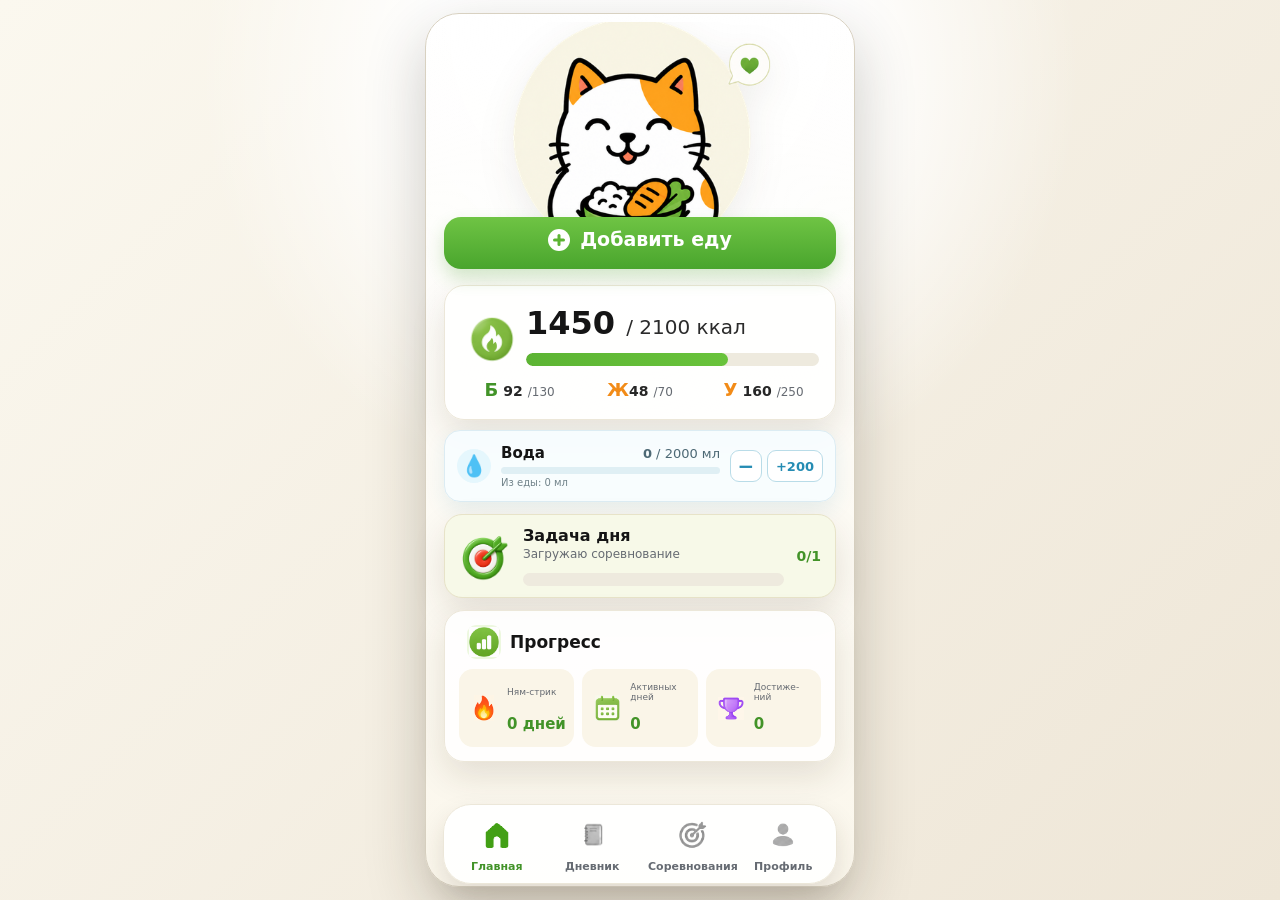
==== commit 809c5c42: "Rename mini app missions to competitions" ====
--- a/public/index.html
+++ b/public/index.html
@@ -4,9 +4,11 @@
     <meta charset="UTF-8" />
     <meta name="viewport" content="width=device-width, initial-scale=1.0" />
     <title>Нямметр</title>
+    <link rel="icon" type="image/png" href="./assets/cat-food.png" />
+    <link rel="apple-touch-icon" href="./assets/cat-food.png" />
     <script src="https://telegram.org/js/telegram-web-app.js"></script>
     <link rel="preload" as="image" href="./assets/cat-food.png" />
-    <link rel="stylesheet" href="./styles.css?v=nyam-125" />
+    <link rel="stylesheet" href="./styles.css?v=nyam-130" />
   </head>
   <body>
     <main class="phone-shell" aria-label="Нямметр mini app">
@@ -77,8 +79,8 @@
           <span class="mission-icon"><img loading="lazy" src="./assets/mission-target.png" alt="" /></span>
           <div>
             <strong>Задача дня</strong>
-            <small data-mission-title>Загружаю миссию</small>
-            <p data-mission-description hidden>Нажми, чтобы посмотреть подробности миссии.</p>
+            <small data-mission-title>Загружаю соревнование</small>
+            <p data-mission-description hidden>Нажми, чтобы посмотреть подробности соревнования.</p>
             <div class="progress-line"><span data-mission-progress-bar style="width: 0%"></span></div>
           </div>
           <b data-mission-progress-value>0/1</b>
@@ -149,7 +151,7 @@
       <section class="screen" data-screen="missions">
         <div class="missions-view-switch" aria-label="Раздел соревнований">
           <button class="active" type="button" data-missions-view="league">Лига недели</button>
-          <button type="button" data-missions-view="daily">Миссии</button>
+          <button type="button" data-missions-view="daily">Соревнования</button>
         </div>
         <article class="competition-hero" data-competition-hero>
           <div class="competition-trophy"><img loading="lazy" src="./assets/cat-medal-large.png" alt="Котик Нямметра" /></div>
@@ -165,6 +167,17 @@
           </div>
         </article>
 
+        <article class="competition-rules" data-competition-rules role="button" tabindex="0" aria-expanded="false">
+          <div>
+            <span aria-hidden="true">🏆</span>
+            <strong>Как работает Лига недели</strong>
+          </div>
+          <span class="competition-rules-toggle" aria-hidden="true">⌄</span>
+          <p data-competition-rules-description hidden>
+            Лига длится с понедельника по воскресенье. Участники объединяются по цели, а задания меняются каждый день. Топ‑3 переходят в следующую лигу. При равенстве очков выше тот, у кого больше записей еды.
+          </p>
+        </article>
+
         <article class="competition-goal-cta" data-competition-goal-cta hidden>
           <span aria-hidden="true">🎯</span>
           <div>
@@ -179,12 +192,7 @@
             <div><span aria-hidden="true">⚡</span><strong>Сегодня можно заработать</strong></div>
             <b><span data-competition-today-score>0</span>/140</b>
           </div>
-          <div class="competition-tasks">
-            <span data-competition-task="food" data-competition-task-help="Добавь хотя бы одну запись еды: текстом, фото или быстрым вводом." role="button" tabindex="0" aria-expanded="false"><b>Питание записано</b><small>⏳ +50</small><em hidden></em></span>
-            <span data-competition-task="calories" data-competition-task-help="За день нужно попасть в 90-110% твоей нормы калорий." role="button" tabindex="0" aria-expanded="false"><b>Калории в диапазоне</b><small>⏳ +50</small><em hidden></em></span>
-            <span data-competition-task="water" data-competition-task-help="Учитывается вода из еды и отмеченная вода за день. Нужна твоя дневная норма." role="button" tabindex="0" aria-expanded="false"><b>Норма воды</b><small>⏳ +20</small><em hidden></em></span>
-            <span data-competition-task="perfect" data-competition-task-help="Закрой питание, калории в диапазоне и норму воды в один день." role="button" tabindex="0" aria-expanded="false"><b>Полный день</b><small>⏳ +20</small><em hidden></em></span>
-          </div>
+          <div class="competition-tasks" data-competition-tasks></div>
           <small class="competition-streak-bonus" data-competition-streak-bonus hidden></small>
         </article>
 
@@ -207,7 +215,7 @@
       <section class="screen" data-screen="legacy-missions">
         <div class="missions-view-switch" aria-label="Раздел соревнований">
           <button type="button" data-missions-view="league">Лига недели</button>
-          <button class="active" type="button" data-missions-view="daily">Миссии</button>
+          <button class="active" type="button" data-missions-view="daily">Соревнования</button>
         </div>
         <div class="party missions-hero">
           <span>✦</span><span>✶</span><span>✦</span><span>✶</span>
@@ -234,9 +242,9 @@
         <article class="mission-card" data-mission-card role="button" tabindex="0" aria-expanded="false">
           <span class="mission-icon"><img loading="lazy" src="./assets/mission-target.png" alt="" /></span>
           <div>
-            <strong>Миссия дня:</strong>
-            <small data-mission-title>Загружаю миссию</small>
-            <p data-mission-description hidden>Нажми, чтобы посмотреть подробности миссии.</p>
+            <strong>Соревнование дня:</strong>
+            <small data-mission-title>Загружаю соревнование</small>
+            <p data-mission-description hidden>Нажми, чтобы посмотреть подробности соревнования.</p>
             <div class="progress-line"><span data-mission-progress-bar style="width: 0%"></span></div>
           </div>
           <b data-mission-progress-value>0/1</b>
@@ -254,7 +262,7 @@
 
         <div class="achievements-title">
           <h2>Достижения</h2>
-          <small data-achievements-summary>Собрано 0 из 17</small>
+          <small data-achievements-summary>Собрано 0 из 18</small>
         </div>
         <div class="achievement-pager" aria-label="Листать достижения">
           <button type="button" data-achievements-prev aria-label="Предыдущие достижения">‹</button>
@@ -279,6 +287,7 @@
           <span data-achievement-key="referral_one"><b><img loading="lazy" src="./assets/achievement-referral-one-friend-mascot.png" alt="" /></b><small>Позвал к столу</small></span>
           <span data-achievement-key="referral_five"><b><img loading="lazy" src="./assets/achievement-referral-five-friends-mascot.png" alt="" /></b><small>Ням-компания</small></span>
           <span data-achievement-key="referral_ten"><b><img loading="lazy" src="./assets/achievement-referral-ten-friends-mascot.png" alt="" /></b><small>Большой стол</small></span>
+          <span data-achievement-key="league_podium"><b><img loading="lazy" src="./assets/achievement-league-podium.png" alt="" /></b><small>Кубок лиги</small></span>
         </div>
 
         <button class="primary-action lower" type="button" data-add-from-missions>
@@ -663,6 +672,7 @@
   "referral_one",
   "referral_five",
   "referral_ten",
+  "league_podium",
 ];
 
 const achievementDetails = {
@@ -734,6 +744,10 @@
     title: "Большой стол",
     description: "Десять друзей присоединились к Нямметру по твоему приглашению.",
   },
+  league_podium: {
+    title: "Кубок лиги",
+    description: "Ты занял место в тройке лидеров Лиги недели.",
+  },
 };
 
 let today = startOfDay(new Date());
@@ -1908,12 +1922,20 @@
   if (leaderboard) leaderboard.hidden = !eligible;
 
   if (eligible) {
+    const leagueTitles = {
+      bronze: "Бронзовая лига",
+      silver: "Серебряная лига",
+      gold: "Золотая лига",
+    };
     document.querySelectorAll("[data-competition-tier]").forEach((node) => {
-      node.textContent = competition.league_tier === "bronze" ? "Бронзовая лига" : "Лига недели";
+      node.textContent = leagueTitles[competition.league_tier] || "Лига недели";
     });
     document.querySelectorAll("[data-competition-time]").forEach((node) => {
       const days = Math.max(0, roundValue(competition.days_left));
-      node.textContent = days === 0 ? "Финиш сегодня" : `До конца: ${days} дн.`;
+      const hint = roundValue(state.points_to_top_three);
+      node.textContent = hint > 0
+        ? `До топ-3: ${hint} очк.`
+        : (days === 0 ? "Финиш сегодня" : `До конца: ${days} дн.`);
     });
     document.querySelectorAll("[data-competition-rank]").forEach((node) => {
       node.textContent = state.current_user_rank ? `#${state.current_user_rank}` : "—";
@@ -1921,23 +1943,17 @@
     document.querySelectorAll("[data-competition-score]").forEach((node) => {
       node.textContent = roundValue(state.current_user_score);
     });
+    const todayTasks = Array.isArray(state.today_tasks) ? state.today_tasks : [];
+    const todayScore = todayTasks.reduce((total, task) => total + roundValue(task.score), 0);
     document.querySelectorAll("[data-competition-today-score]").forEach((node) => {
-      node.textContent = roundValue(breakdown.food_logged) + roundValue(breakdown.calorie_target)
-        + roundValue(breakdown.water) + roundValue(breakdown.perfect_day);
+      node.textContent = todayScore;
     });
-
-    const taskScores = {
-      food: [breakdown.food_logged, 50],
-      calories: [breakdown.calorie_target, 50],
-      water: [breakdown.water, 20],
-      perfect: [breakdown.perfect_day, 20],
-    };
-    document.querySelectorAll("[data-competition-task]").forEach((task) => {
-      const [score, target] = taskScores[task.dataset.competitionTask] || [0, 0];
-      const done = roundValue(score) >= target;
-      task.classList.toggle("completed", done);
-      const label = task.querySelector("small");
-      if (label) label.textContent = done ? `✅ +${target}` : `⏳ +${target}`;
+    document.querySelectorAll("[data-competition-tasks]").forEach((container) => {
+      container.innerHTML = todayTasks.map((task) => {
+        const points = roundValue(task.points);
+        const done = roundValue(task.score) >= points;
+        return `<span class="${done ? "completed" : ""}" data-competition-task data-competition-task-help="${escapeHtml(task.description || "")}" role="button" tabindex="0" aria-expanded="false"><b>${escapeHtml(task.title || "Задание")}</b><small>${done ? "✅" : "⏳"} +${points}</small><em hidden></em></span>`;
+      }).join("");
     });
     document.querySelectorAll("[data-competition-streak-bonus]").forEach((node) => {
       const bonus = roundValue(breakdown.streak);
@@ -1970,7 +1986,11 @@
   if (lastResult) {
     lastResult.hidden = !previous?.final_rank;
     if (previous?.final_rank) {
-      lastResult.innerHTML = `<strong>Прошлый результат</strong><br>${roundValue(previous.score)} очков.`;
+      const tierTitles = { bronze: "Бронзовой", silver: "Серебряной", gold: "Золотой" };
+      const promotion = previous.promoted
+        ? `<br><b>🏆 Топ-3: новая неделя в ${tierTitles[previous.next_league_tier] || "следующей"} лиге</b>`
+        : "";
+      lastResult.innerHTML = `<strong>Прошлый результат</strong><br>${roundValue(previous.score)} очков.${promotion}`;
     }
   }
 }
@@ -2110,10 +2130,10 @@
 
   const missionState = missionProgress(data);
   document.querySelectorAll("[data-mission-title]").forEach((node) => {
-    node.textContent = missionTitles[mission.key] || mission.progress_text || "Миссия дня";
+    node.textContent = missionTitles[mission.key] || mission.progress_text || "Соревнование дня";
   });
   document.querySelectorAll("[data-mission-description]").forEach((node) => {
-    node.textContent = missionDescriptions[mission.key] || mission.progress_text || "Выполни действие миссии дня.";
+    node.textContent = missionDescriptions[mission.key] || mission.progress_text || "Выполни действие соревнования дня.";
   });
   document.querySelectorAll("[data-mission-progress-value]").forEach((node) => {
     node.textContent = mission.is_completed ? "✓" : missionState.label;
@@ -2308,14 +2328,17 @@
   });
 }
 
-document.querySelectorAll("[data-competition-task]").forEach((task) => {
-  task.addEventListener("click", () => toggleCompetitionTask(task));
-  task.addEventListener("keydown", (event) => {
-    if (event.key === "Enter" || event.key === " ") {
-      event.preventDefault();
-      toggleCompetitionTask(task);
-    }
-  });
+document.addEventListener("click", (event) => {
+  const task = event.target.closest("[data-competition-task]");
+  if (task) toggleCompetitionTask(task);
+});
+
+document.addEventListener("keydown", (event) => {
+  const task = event.target.closest?.("[data-competition-task]");
+  if (task && (event.key === "Enter" || event.key === " ")) {
+    event.preventDefault();
+    toggleCompetitionTask(task);
+  }
 });
 
 document.querySelector("[data-competition-goal]")?.addEventListener("click", () => {
@@ -2523,6 +2546,22 @@
   });
 });
 
+function toggleCompetitionRules() {
+  const card = document.querySelector("[data-competition-rules]");
+  const description = document.querySelector("[data-competition-rules-description]");
+  if (!card || !description) return;
+  const isOpen = card.getAttribute("aria-expanded") === "true";
+  card.setAttribute("aria-expanded", String(!isOpen));
+  description.hidden = isOpen;
+}
+
+document.querySelector("[data-competition-rules]")?.addEventListener("click", toggleCompetitionRules);
+document.querySelector("[data-competition-rules]")?.addEventListener("keydown", (event) => {
+  if (event.key !== "Enter" && event.key !== " ") return;
+  event.preventDefault();
+  toggleCompetitionRules();
+});
+
 async function shareReferral() {
   if (!referralInviteUrl) {
     showToast("Ссылка пока не загрузилась. Открой экран еще раз.");
--- a/public/styles.css
+++ b/public/styles.css
@@ -1709,6 +1709,12 @@
   margin-top: 0;
 }
 
+.screen[data-screen="legacy-missions"] .missions-view-switch {
+  position: relative;
+  z-index: 3;
+  transform: translateY(14px);
+}
+
 .missions-hero .mission-cat-art {
   width: 315px;
   height: 260px;
@@ -1823,11 +1829,90 @@
 }
 
 .competition-hero[hidden],
+.competition-launch-card[hidden],
 .competition-goal-cta[hidden],
 .competition-today-card[hidden],
 .competition-leaderboard[hidden],
 .competition-last-result[hidden] {
   display: none !important;
+}
+
+.competition-launch-card {
+  min-height: 92px;
+  display: grid;
+  grid-template-columns: 42px minmax(0, 1fr);
+  align-items: center;
+  gap: 10px;
+  padding: 14px;
+  border: 1px solid #dfd8b8;
+  border-radius: 18px;
+  background: #fffbed;
+}
+
+.competition-launch-card > span { font-size: 29px; }
+
+.competition-launch-card strong,
+.competition-launch-card small { display: block; }
+
+.competition-launch-card strong { font-size: 15px; }
+
+.competition-launch-card small {
+  margin-top: 4px;
+  color: #6f6b59;
+  font-size: 12px;
+  line-height: 1.35;
+}
+
+.competition-rules {
+  display: grid;
+  grid-template-columns: minmax(0, 1fr) auto;
+  gap: 8px;
+  margin-top: 10px;
+  padding: 10px 13px;
+  border: 1px solid #e7decb;
+  border-radius: 15px;
+  background: rgba(255, 255, 255, 0.78);
+  color: var(--ink);
+  cursor: pointer;
+}
+
+.competition-rules > div {
+  display: flex;
+  align-items: center;
+  gap: 7px;
+  min-width: 0;
+}
+
+.competition-rules > div > span { font-size: 16px; }
+
+.competition-rules strong { font-size: 13px; }
+
+.competition-rules-toggle {
+  color: var(--green-dark);
+  font-size: 18px;
+  font-weight: 900;
+  line-height: 1;
+  transition: transform 0.18s ease;
+}
+
+.competition-rules[aria-expanded="true"] .competition-rules-toggle {
+  transform: rotate(180deg);
+}
+
+.competition-rules p {
+  grid-column: 1 / -1;
+  margin: 1px 0 0;
+  color: #68705b;
+  font-size: 12px;
+  font-weight: 600;
+  line-height: 1.42;
+}
+
+.competition-rules p[hidden] { display: none; }
+
+.competition-rules:focus-visible {
+  outline: 2px solid #79bd52;
+  outline-offset: 2px;
 }
 
 .competition-goal-cta > span { font-size: 30px; }
